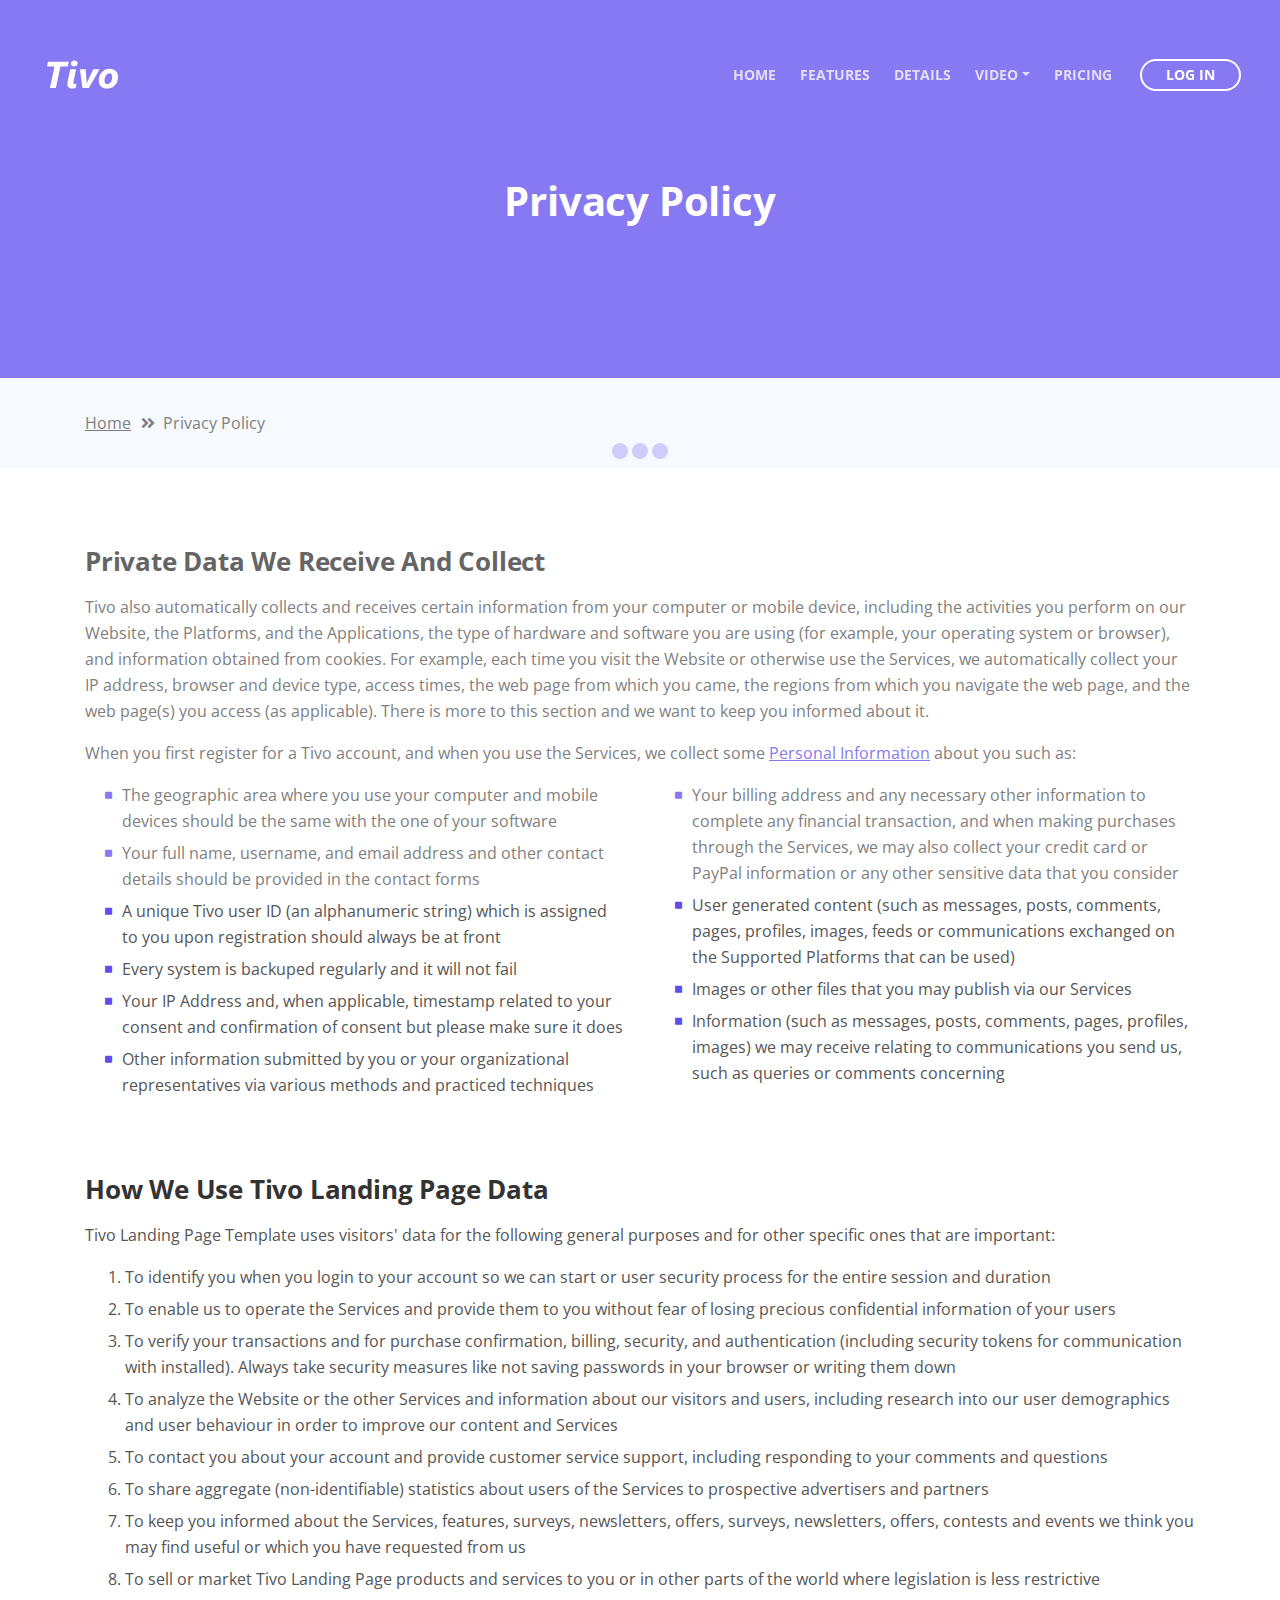
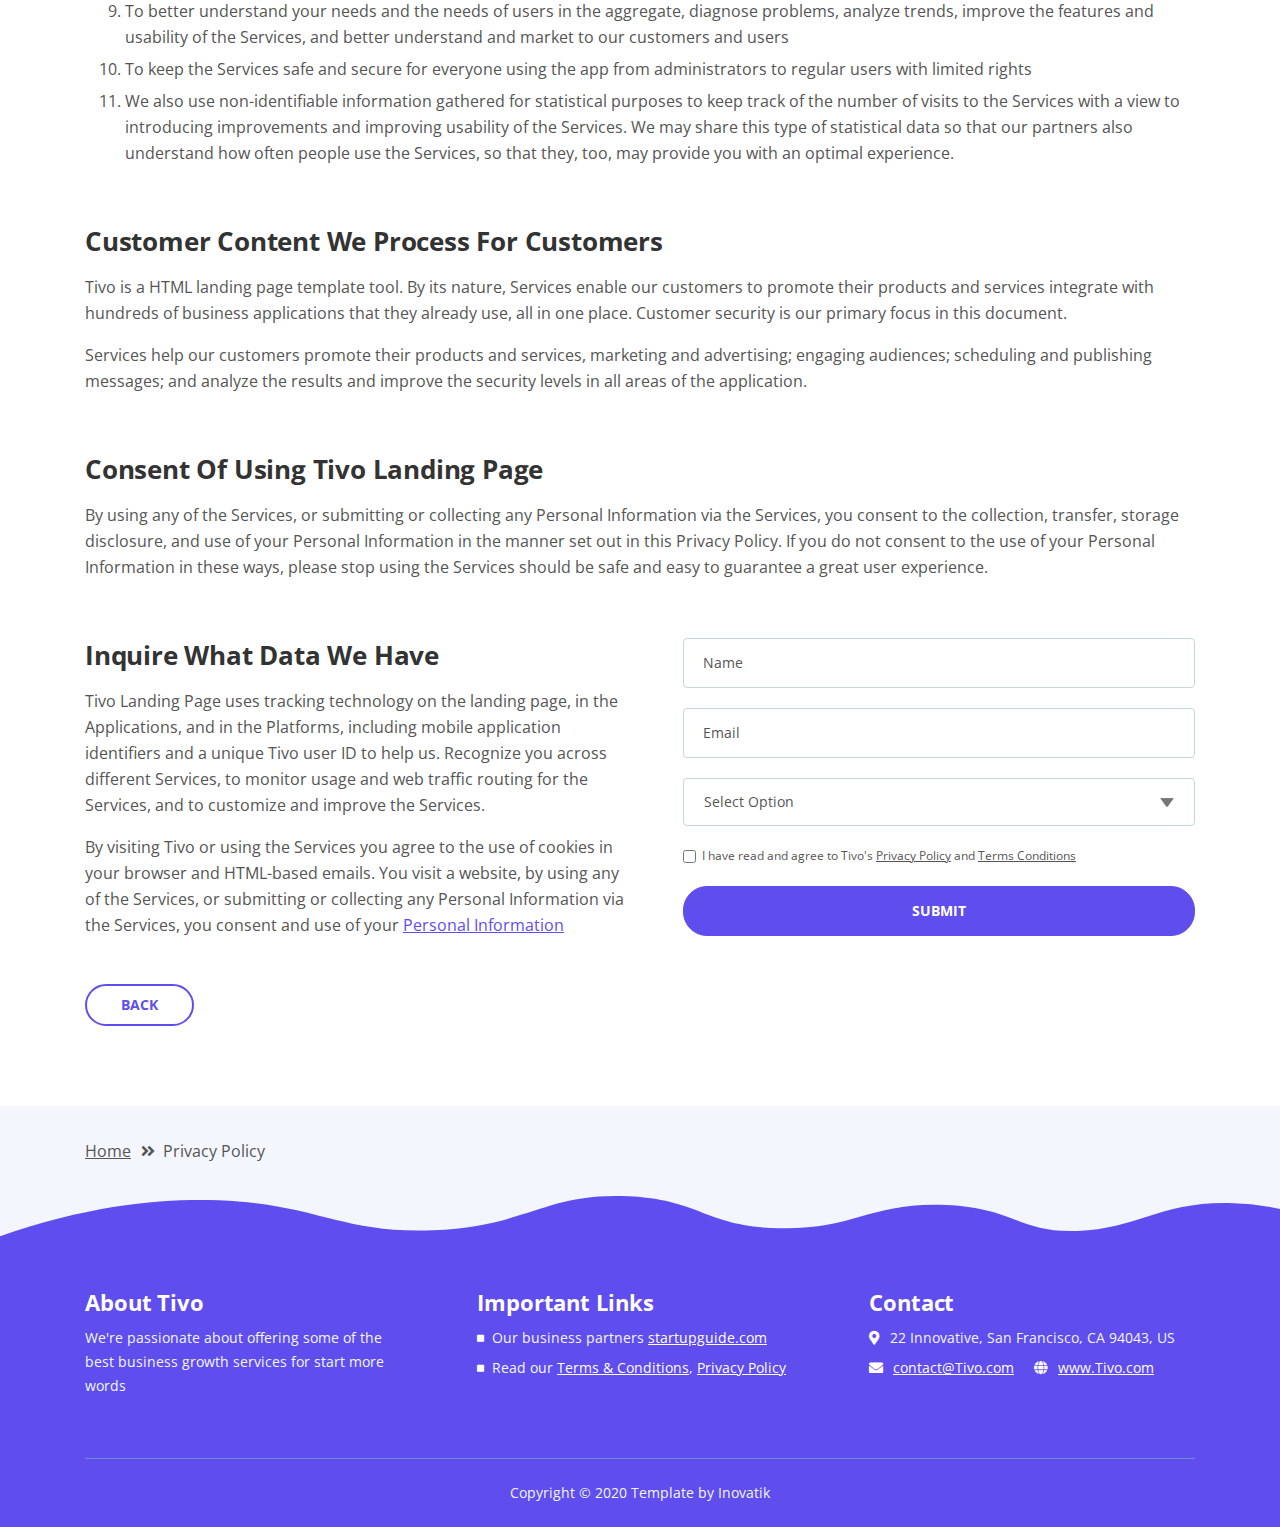
==== privacy-policy.html @ 54044699 "initial upload" ====
<!DOCTYPE html>
<html lang="en">
<head>
    <meta charset="utf-8">
    <meta name="viewport" content="width=device-width, initial-scale=1, shrink-to-fit=no">
    
    <!-- SEO Meta Tags -->
    <meta name="description" content="Tivo is a HTML landing page template built with Bootstrap to help you crate engaging presentations for SaaS apps and convert visitors into users.">
    <meta name="author" content="Inovatik">

    <!-- OG Meta Tags to improve the way the post looks when you share the page on LinkedIn, Facebook, Google+ -->
	<meta property="og:site_name" content="" /> <!-- website name -->
	<meta property="og:site" content="" /> <!-- website link -->
	<meta property="og:title" content=""/> <!-- title shown in the actual shared post -->
	<meta property="og:description" content="" /> <!-- description shown in the actual shared post -->
	<meta property="og:image" content="" /> <!-- image link, make sure it's jpg -->
	<meta property="og:url" content="" /> <!-- where do you want your post to link to -->
	<meta property="og:type" content="article" />

    <!-- Website Title -->
    <title>Privacy Policy - Tivo - SaaS App HTML Landing Page Template</title>
    
    <!-- Styles -->
    <link href="https://fonts.googleapis.com/css?family=Open+Sans:400,400i,700&display=swap&subset=latin-ext" rel="stylesheet">
    <link href="css/bootstrap.css" rel="stylesheet">
    <link href="css/fontawesome-all.css" rel="stylesheet">
    <link href="css/swiper.css" rel="stylesheet">
	<link href="css/magnific-popup.css" rel="stylesheet">
	<link href="css/styles.css" rel="stylesheet">
	
	<!-- Favicon  -->
    <link rel="icon" href="images/favicon.png">
</head>
<body data-spy="scroll" data-target=".fixed-top">
    
    <!-- Preloader -->
	<div class="spinner-wrapper">
        <div class="spinner">
            <div class="bounce1"></div>
            <div class="bounce2"></div>
            <div class="bounce3"></div>
        </div>
    </div>
    <!-- end of preloader -->
    

    <!-- Navigation -->
    <nav class="navbar navbar-expand-lg navbar-dark navbar-custom fixed-top">
        <div class="container">

            <!-- Text Logo - Use this if you don't have a graphic logo -->
            <!-- <a class="navbar-brand logo-text page-scroll" href="index.html">Tivo</a> -->

            <!-- Image Logo -->
            <a class="navbar-brand logo-image" href="index.html"><img src="images/logo.svg" alt="alternative"></a> 
            
            <!-- Mobile Menu Toggle Button -->
            <button class="navbar-toggler" type="button" data-toggle="collapse" data-target="#navbarsExampleDefault" aria-controls="navbarsExampleDefault" aria-expanded="false" aria-label="Toggle navigation">
                <span class="navbar-toggler-awesome fas fa-bars"></span>
                <span class="navbar-toggler-awesome fas fa-times"></span>
            </button>
            <!-- end of mobile menu toggle button -->

            <div class="collapse navbar-collapse" id="navbarsExampleDefault">
                <ul class="navbar-nav ml-auto">
                    <li class="nav-item">
                        <a class="nav-link page-scroll" href="index.html#header">HOME <span class="sr-only">(current)</span></a>
                    </li>
                    <li class="nav-item">
                        <a class="nav-link page-scroll" href="index.html#features">FEATURES</a>
                    </li>
                    <li class="nav-item">
                        <a class="nav-link page-scroll" href="index.html#details">DETAILS</a>
                    </li>

                    <!-- Dropdown Menu -->          
                    <li class="nav-item dropdown">
                        <a class="nav-link dropdown-toggle page-scroll" href="index.html#video" id="navbarDropdown" role="button" aria-haspopup="true" aria-expanded="false">VIDEO</a>
                        <div class="dropdown-menu" aria-labelledby="navbarDropdown">
                            <a class="dropdown-item" href="article-details.html"><span class="item-text">ARTICLE DETAILS</span></a>
                            <div class="dropdown-items-divide-hr"></div>
                            <a class="dropdown-item" href="terms-conditions.html"><span class="item-text">TERMS CONDITIONS</span></a>
                            <div class="dropdown-items-divide-hr"></div>
                            <a class="dropdown-item" href="privacy-policy.html"><span class="item-text">PRIVACY POLICY</span></a>
                        </div>
                    </li>
                    <!-- end of dropdown menu -->

                    <li class="nav-item">
                        <a class="nav-link page-scroll" href="index.html#pricing">PRICING</a>
                    </li>
                </ul>
                <span class="nav-item">
                    <a class="btn-outline-sm" href="log-in.html">LOG IN</a>
                </span>
            </div>
        </div> <!-- end of container -->
    </nav> <!-- end of navbar -->
    <!-- end of navigation -->


    <!-- Header -->
    <header id="header" class="ex-header">
        <div class="container">
            <div class="row">
                <div class="col-md-12">
                    <h1>Privacy Policy</h1>
                </div> <!-- end of col -->
            </div> <!-- end of row -->
        </div> <!-- end of container -->
    </header> <!-- end of ex-header -->
    <!-- end of header -->


    <!-- Breadcrumbs -->
    <div class="ex-basic-1">
        <div class="container">
            <div class="row">
                <div class="col-lg-12">
                    <div class="breadcrumbs">
                        <a href="index.html">Home</a><i class="fa fa-angle-double-right"></i><span>Privacy Policy</span>
                    </div> <!-- end of breadcrumbs -->
                </div> <!-- end of col -->
            </div> <!-- end of row -->
        </div> <!-- end of container -->
    </div> <!-- end of ex-basic-1 -->
    <!-- end of breadcrumbs -->


    <!-- Privacy Content -->
    <div class="ex-basic-2">
        <div class="container">
            <div class="row">
                <div class="col-lg-12">
                    <div class="text-container">
                        <h3>Private Data We Receive And Collect</h3>
                        <p>Tivo also automatically collects and receives certain information from your computer or mobile device, including the activities you perform on our Website, the Platforms, and the Applications, the type of hardware and software you are using (for example, your operating system or browser), and information obtained from cookies. For example, each time you visit the Website or otherwise use the Services, we automatically collect your IP address, browser and device type, access times, the web page from which you came, the regions from which you navigate the web page, and the web page(s) you access (as applicable). There is more to this section and we want to keep you informed about it.</p>
                        <p>When you first register for a Tivo account, and when you use the Services, we collect some <a class="blue" href="#your-link">Personal Information</a> about you such as:</p>
                        <div class="row">
                            <div class="col-md-6">
                                <ul class="list-unstyled li-space-lg indent">
                                    <li class="media">
                                        <i class="fas fa-square"></i>
                                        <div class="media-body">The geographic area where you use your computer and mobile devices should be the same with the one of your software</div>
                                    </li>
                                    <li class="media">
                                        <i class="fas fa-square"></i>
                                        <div class="media-body">Your full name, username, and email address and other contact details should be provided in the contact forms</div>
                                    </li>
                                    <li class="media">
                                        <i class="fas fa-square"></i>
                                        <div class="media-body">A unique Tivo user ID (an alphanumeric string) which is assigned to you upon registration should always be at front</div>
                                    </li>
                                    <li class="media">
                                        <i class="fas fa-square"></i>
                                        <div class="media-body">Every system is backuped regularly and it will not fail</div>
                                    </li>
                                    <li class="media">
                                        <i class="fas fa-square"></i>
                                        <div class="media-body">Your IP Address and, when applicable, timestamp related to your consent and confirmation of consent but please make sure it does</div>
                                    </li>
                                    <li class="media">
                                        <i class="fas fa-square"></i>
                                        <div class="media-body">Other information submitted by you or your organizational representatives via various methods and practiced techniques</div>
                                    </li>
                                </ul>
                            </div> <!-- end of col -->

                            <div class="col-md-6">
                                <ul class="list-unstyled li-space-lg indent">
                                    <li class="media">
                                        <i class="fas fa-square"></i>
                                        <div class="media-body">Your billing address and any necessary other information to complete any financial transaction, and when making purchases through the Services, we may also collect your credit card or PayPal information or any other sensitive data that you consider</div>
                                    </li>
                                    <li class="media">
                                        <i class="fas fa-square"></i>
                                        <div class="media-body">User generated content (such as messages, posts, comments, pages, profiles, images, feeds or communications exchanged on the Supported Platforms that can be used)</div>
                                    </li>
                                    <li class="media">
                                        <i class="fas fa-square"></i>
                                        <div class="media-body">Images or other files that you may publish via our Services</div>
                                    </li>
                                    <li class="media">
                                        <i class="fas fa-square"></i>
                                        <div class="media-body">Information (such as messages, posts, comments, pages, profiles, images) we may receive relating to communications you send us, such as queries or comments concerning</div>
                                    </li>
                                </ul>
                            </div> <!-- end of col -->
                        </div> <!-- end of row -->
                    </div> <!-- end of text-container-->
                    
                    <div class="text-container">
                        <h3>How We Use Tivo Landing Page Data</h3>
                        <p>Tivo Landing Page Template uses visitors' data for the following general purposes and for other specific ones that are important:</p>
                        <ol class="li-space-lg">
                            <li>To identify you when you login to your account so we can start or user security process for the entire session and duration</li>
                            <li>To enable us to operate the Services and provide them to you without fear of losing precious confidential information of your users</li>
                            <li>To verify your transactions and for purchase confirmation, billing, security, and authentication (including security tokens for communication with installed). Always take security measures like not saving passwords in your browser or writing them down</li>
                            <li>To analyze the Website or the other Services and information about our visitors and users, including research into our user demographics and user behaviour in order to improve our content and Services</li>
                            <li>To contact you about your account and provide customer service support, including responding to your comments and questions</li>
                            <li>To share aggregate (non-identifiable) statistics about users of the Services to prospective advertisers and partners</li>
                            <li>To keep you informed about the Services, features, surveys, newsletters, offers, surveys, newsletters, offers, contests and events we think you may find useful or which you have requested from us</li>
                            <li>To sell or market Tivo Landing Page products and services to you or in other parts of the world where legislation is less restrictive</li>
                            <li>To better understand your needs and the needs of users in the aggregate, diagnose problems, analyze trends, improve the features and usability of the Services, and better understand and market to our customers and users</li>
                            <li>To keep the Services safe and secure for everyone using the app from administrators to regular users with limited rights</li>
                            <li>We also use non-identifiable information gathered for statistical purposes to keep track of the number of visits to the Services with a view to introducing improvements and improving usability of the Services. We may share this type of statistical data so that our partners also understand how often people use the Services, so that they, too, may provide you with an optimal experience.</li>
                        </ol>
                    </div> <!-- end of text-container -->

                    <div class="text-container">
                        <h3>Customer Content We Process For Customers</h3>
                        <p>Tivo is a HTML landing page template tool. By its nature, Services enable our customers to promote their products and services integrate with hundreds of business applications that they already use, all in one place. Customer security is our primary focus in this document.</p>
                        <p>Services help our customers promote their products and services, marketing and advertising; engaging audiences; scheduling and publishing messages; and analyze the results and improve the security levels in all areas of the application.</p>
                    </div> <!-- end of text container -->

                    <div class="text-container">
                        <h3>Consent Of Using Tivo Landing Page</h3>
					    <p>By using any of the Services, or submitting or collecting any Personal Information via the Services, you consent to the collection, transfer, storage disclosure, and use of your Personal Information in the manner set out in this Privacy Policy. If you do not consent to the use of your Personal Information in these ways, please stop using the Services should be safe and easy to guarantee a great user experience.</p>
                    </div> <!-- end of text-container -->
                                       
                    <div class="row">
                        <div class="col-md-6">
                            <div class="text-container last">
                                <h3>Inquire What Data We Have</h3>
                                <p>Tivo Landing Page uses tracking technology on the landing page, in the Applications, and in the Platforms, including mobile application identifiers and a unique Tivo user ID to help us. Recognize you across different Services, to monitor usage and web traffic routing for the Services, and to customize and improve the Services.</p>
                                <p>By visiting Tivo or using the Services you agree to the use of cookies in your browser and HTML-based emails. You visit a website, by using any of the Services, or submitting or collecting any Personal Information via the Services, you consent and use of your <a class="blue" href="#your-link">Personal Information</a></p>
                            </div> <!-- end of text container -->
                        </div> <!-- end of col-->
                        <div class="col-md-6">

                            <!-- Privacy Form -->
                            <div class="form-container">
                                <form id="privacyForm" data-toggle="validator" data-focus="false">
                                    <div class="form-group">
                                        <input type="text" class="form-control-input" id="pname" required>
                                        <label class="label-control" for="pname">Name</label>
                                        <div class="help-block with-errors"></div>
                                    </div>
                                    <div class="form-group">
                                        <input type="email" class="form-control-input" id="pemail" required>
                                        <label class="label-control" for="pemail">Email</label>
                                        <div class="help-block with-errors"></div>
                                    </div>
                                    <div class="form-group">
                                        <select class="form-control-select" id="pselect" required>
                                            <option class="select-option" value="" disabled selected>Select Option</option>
                                            <option class="select-option" value="Delete data">Delete my data</option>
                                            <option class="select-option" value="Show me data">Show me my data</option>
                                        </select>
                                        <div class="help-block with-errors"></div>
                                    </div>
                                    <div class="form-group checkbox">
                                        <input type="checkbox" id="pterms" value="Agreed-to-Terms" required>I have read and agree to Tivo's <a href="privacy-policy.html">Privacy Policy</a> and <a href="terms-conditions.html">Terms Conditions</a>
                                        <div class="help-block with-errors"></div>
                                    </div>
                                    <div class="form-group">
                                        <button type="submit" class="form-control-submit-button">SUBMIT</button>
                                    </div>
                                    <div class="form-message">
                                        <div id="pmsgSubmit" class="h3 text-center hidden"></div>
                                    </div>
                                </form>
                            </div> <!-- end of form container -->
                            <!-- end of privacy form -->

                        </div> <!-- end of col--> 
                    </div> <!-- end of row -->
                    <a class="btn-outline-reg" href="index.html">BACK</a>
                </div> <!-- end of col-->
            </div> <!-- end of row -->
        </div> <!-- end of container -->
    </div> <!-- end of ex-basic-2 -->
    <!-- end of privacy content -->


    <!-- Breadcrumbs -->
    <div class="ex-basic-1">
        <div class="container">
            <div class="row">
                <div class="col-lg-12">
                    <div class="breadcrumbs">
                        <a href="index.html">Home</a><i class="fa fa-angle-double-right"></i><span>Privacy Policy</span>
                    </div> <!-- end of breadcrumbs -->
                </div> <!-- end of col -->
            </div> <!-- end of row -->
        </div> <!-- end of container -->
    </div> <!-- end of ex-basic-1 -->
    <!-- end of breadcrumbs -->

    
    <!-- Footer -->
    <svg class="ex-footer-frame" data-name="Layer 2" xmlns="http://www.w3.org/2000/svg" preserveAspectRatio="none" viewBox="0 0 1920 79"><defs><style>.cls-2{fill:#5f4def;}</style></defs><title>footer-frame</title><path class="cls-2" d="M0,72.427C143,12.138,255.5,4.577,328.644,7.943c147.721,6.8,183.881,60.242,320.83,53.737,143-6.793,167.826-68.128,293-60.9,109.095,6.3,115.68,54.364,225.251,57.319,113.58,3.064,138.8-47.711,251.189-41.8,104.012,5.474,109.713,50.4,197.369,46.572,89.549-3.91,124.375-52.563,227.622-50.155A338.646,338.646,0,0,1,1920,23.467V79.75H0V72.427Z" transform="translate(0 -0.188)"/></svg>
    <div class="footer">
        <div class="container">
            <div class="row">
                <div class="col-md-4">
                    <div class="footer-col first">
                        <h4>About Tivo</h4>
                        <p class="p-small">We're passionate about offering some of the best business growth services for start more words</p>
                    </div>
                </div> <!-- end of col -->
                <div class="col-md-4">
                    <div class="footer-col middle">
                        <h4>Important Links</h4>
                        <ul class="list-unstyled li-space-lg p-small">
                            <li class="media">
                                <i class="fas fa-square"></i>
                                <div class="media-body">Our business partners <a class="white" href="#your-link">startupguide.com</a></div>
                            </li>
                            <li class="media">
                                <i class="fas fa-square"></i>
                                <div class="media-body">Read our <a class="white" href="terms-conditions.html">Terms & Conditions</a>, <a class="white" href="privacy-policy.html">Privacy Policy</a></div>
                            </li>
                        </ul>
                    </div>
                </div> <!-- end of col -->
                <div class="col-md-4">
                    <div class="footer-col last">
                        <h4>Contact</h4>
                        <ul class="list-unstyled li-space-lg p-small">
                            <li class="media">
                                <i class="fas fa-map-marker-alt"></i>
                                <div class="media-body">22 Innovative, San Francisco, CA 94043, US</div>
                            </li>
                            <li class="media">
                                <i class="fas fa-envelope"></i>
                                <div class="media-body"><a class="white" href="mailto:contact@Tivo.com">contact@Tivo.com</a> <i class="fas fa-globe"></i><a class="white" href="#your-link">www.Tivo.com</a></div>
                            </li>
                        </ul>
                    </div> 
                </div> <!-- end of col -->
            </div> <!-- end of row -->
        </div> <!-- end of container -->
    </div> <!-- end of footer -->  
    <!-- end of footer -->


    <!-- Copyright -->
    <div class="copyright">
        <div class="container">
            <div class="row">
                <div class="col-lg-12">
                    <p class="p-small">Copyright © 2020 <a href="https://inovatik.com">Template by Inovatik</a></p>
                </div> <!-- end of col -->
            </div> <!-- enf of row -->
        </div> <!-- end of container -->
    </div> <!-- end of copyright --> 
    <!-- end of copyright -->
    
    	
    <!-- Scripts -->
    <script src="js/jquery.min.js"></script> <!-- jQuery for Bootstrap's JavaScript plugins -->
    <script src="js/popper.min.js"></script> <!-- Popper tooltip library for Bootstrap -->
    <script src="js/bootstrap.min.js"></script> <!-- Bootstrap framework -->
    <script src="js/jquery.easing.min.js"></script> <!-- jQuery Easing for smooth scrolling between anchors -->
    <script src="js/swiper.min.js"></script> <!-- Swiper for image and text sliders -->
    <script src="js/jquery.magnific-popup.js"></script> <!-- Magnific Popup for lightboxes -->
    <script src="js/validator.min.js"></script> <!-- Validator.js - Bootstrap plugin that validates forms -->
    <script src="js/scripts.js"></script> <!-- Custom scripts -->
</body>
</html>
---- css/styles.css ----
/* Template: Tivo - SaaS App HTML Landing Page Template
   Author: Inovatik
   Created: Sep 2019
   Description: Master CSS file
*/

/*****************************************
Table Of Contents:

01. General Styles
02. Preloader
03. Navigation
04. Header
05. Customers
06. Description
07. Features
08. Features Lightboxes
09. Details
10. Video
11. Pricing
12. Testimonials
13. Newsletter
14. Footer
15. Copyright
16. Back To Top Button
17. Extra Pages
18. Sign Up and Log In Pages
19. Media Queries
******************************************/

/*****************************************
Colors:
- Backgrounds, buttons, bullets, icons - blue #5f4dee
- Backgrounds, light button, light body text - light gray #f3f7fd
- Headings text - black #333
- Body text - dark gray #555
******************************************/


/******************************/
/*     01. General Styles     */
/******************************/
body,
html {
    width: 100%;
	height: 100%;
}

body, p {
	color: #555; 
	font: 400 1rem/1.625rem "Open Sans", sans-serif;;
}

.p-large {
	font: 400 1.125rem/1.75rem "Open Sans", sans-serif;
}

.p-small {
	font: 400 0.875rem/1.5rem "Open Sans", sans-serif;
}

h1 {
	color: #333;
	font: 700 2.5rem/3.125rem "Open Sans", sans-serif;
	letter-spacing: -0.2px;
}

h2 {
	color: #333;
	font: 700 2rem/2.625rem "Open Sans", sans-serif;
	letter-spacing: -0.2px;
}

h3 {
	color: #333;
	font: 700 1.625rem/2.125rem "Open Sans", sans-serif;
	letter-spacing: -0.2px;
}

h4 {
	color: #333;
	font: 700 1.375rem/1.75rem "Open Sans", sans-serif;
	letter-spacing: -0.1px;
}

h5 {
	color: #333;
	font: 700 1.125rem/1.5rem "Open Sans", sans-serif;
	letter-spacing: -0.1px;
}

h6 {
	color: #333;
	font: 700 1rem/1.375rem "Open Sans", sans-serif;
	letter-spacing: -0.1px;
}

.above-heading {
	color: #5f4dee;
	font: 700 0.75rem/0.875rem "Open Sans", sans-serif;
	text-align: center;
}

.p-heading {
	margin-bottom: 3.25rem;
}

.testimonial-text {
	font: italic 400 1rem/1.625rem "Open Sans", sans-serif;
}

.testimonial-author {
	font: 700 1rem/1.625rem "Open Sans", sans-serif;
	letter-spacing: -0.1px;
}

.li-space-lg li {
	margin-bottom: 0.375rem;
}

.indent {
	padding-left: 1.25rem;
}

a {
	color: #555;
	text-decoration: underline;
}

a:hover {
	color: #555;
	text-decoration: underline;
}

a.white {
	color: #fff;
}

.decorative-line {
	display: block;
	width: 5rem;
	height: 0.5rem;
	margin-right: auto;
	margin-left: auto;
}

.blue {
	color: #5f4dee;
}

.btn-solid-reg {
	display: inline-block;
	padding: 1.1875rem 2.125rem 1.1875rem 2.125rem;
	border: 0.125rem solid #5f4dee;
	border-radius: 2rem;
	background-color: #5f4dee;
	color: #fff;
	font: 700 0.875rem/0 "Open Sans", sans-serif;
	text-decoration: none;
	transition: all 0.2s;
}

.btn-solid-reg:hover {
	background-color: transparent;
	color: #5f4dee;
	text-decoration: none;
}

.btn-solid-lg {
	display: inline-block;
	padding: 1.375rem 2.625rem 1.375rem 2.625rem;
	border: 0.125rem solid #5f4dee;
	border-radius: 2rem;
	background-color: #5f4dee;
	color: #fff;
	font: 700 0.875rem/0 "Open Sans", sans-serif;
	text-decoration: none;
	transition: all 0.2s;
}

.btn-solid-lg:hover {
	background-color: transparent;
	color: #5f4dee;
	text-decoration: none;
}

.btn-outline-reg {
	display: inline-block;
	padding: 1.1875rem 2.125rem 1.1875rem 2.125rem;
	border: 0.125rem solid #5f4dee;
	border-radius: 2rem;
	background-color: transparent;
	color: #5f4dee;
	font: 700 0.875rem/0 "Open Sans", sans-serif;
	text-decoration: none;
	transition: all 0.2s;
}

.btn-outline-reg:hover {
	background-color: #5f4dee;
	color: #fff;
	text-decoration: none;
}

.btn-outline-lg {
	display: inline-block;
	padding: 1.375rem 2.625rem 1.375rem 2.625rem;
	border: 0.125rem solid #5f4dee;
	border-radius: 2rem;
	background-color: transparent;
	color: #5f4dee;
	font: 700 0.875rem/0 "Open Sans", sans-serif;
	text-decoration: none;
	transition: all 0.2s;
}

.btn-outline-lg:hover {
	background-color: #5f4dee;
	color: #fff;
	text-decoration: none;
}

.btn-outline-sm {
	display: inline-block;
	padding: 0.875rem 1.5rem 0.875rem 1.5rem;
	border: 0.125rem solid #5f4dee;
	border-radius: 2rem;
	background-color: transparent;
	color: #5f4dee;
	font: 700 0.875rem/0 "Open Sans", sans-serif;
	text-decoration: none;
	transition: all 0.2s;
}

.btn-outline-sm:hover {
	background-color: #5f4dee;
	color: #fff;
	text-decoration: none;
}

.form-group {
	position: relative;
	margin-bottom: 1.25rem;
}

.form-group.has-error.has-danger {
	margin-bottom: 0.625rem;
}

.form-group.has-error.has-danger .help-block.with-errors ul {
	margin-top: 0.375rem;
}

.label-control {
	position: absolute;
	top: 0.87rem;
	left: 1.25rem;
	color: #555;
	opacity: 1;
	font: 400 0.875rem/1.375rem "Open Sans", sans-serif;
	cursor: text;
	transition: all 0.2s ease;
}

/* IE10+ hack to solve lower label text position compared to the rest of the browsers */
@media screen and (-ms-high-contrast: active), screen and (-ms-high-contrast: none) {  
	.label-control {
		top: 0.9375rem;
	}
}

.form-control-input:focus + .label-control,
.form-control-input.notEmpty + .label-control,
.form-control-textarea:focus + .label-control,
.form-control-textarea.notEmpty + .label-control {
	top: 0.125rem;
	opacity: 1;
	font-size: 0.75rem;
	font-weight: 700;
}

.form-control-input,
.form-control-select {
	display: block; /* needed for proper display of the label in Firefox, IE, Edge */
	width: 100%;
	padding-top: 1.0625rem;
	padding-bottom: 0.0625rem;
	padding-left: 1.25rem;
	border: 1px solid #c4d8dc;
	border-radius: 0.25rem;
	background-color: #fff;
	color: #555;
	font: 400 0.875rem/1.875rem "Open Sans", sans-serif;
	transition: all 0.2s;
	-webkit-appearance: none; /* removes inner shadow on form inputs on ios safari */
}

.form-control-select {
	padding-top: 0.5rem;
	padding-bottom: 0.5rem;
	height: 3rem;
}

/* IE10+ hack to solve lower label text position compared to the rest of the browsers */
@media screen and (-ms-high-contrast: active), screen and (-ms-high-contrast: none) {  
	.form-control-input {
		padding-top: 1.25rem;
		padding-bottom: 0.75rem;
		line-height: 1.75rem;
	}

	.form-control-select {
		padding-top: 0.875rem;
		padding-bottom: 0.75rem;
		height: 3.125rem;
		line-height: 2.125rem;
	}
}

select {
    /* you should keep these first rules in place to maintain cross-browser behavior */
    -webkit-appearance: none;
	-moz-appearance: none;
	-ms-appearance: none;
    -o-appearance: none;
    appearance: none;
    background-image: url('../images/down-arrow.png');
    background-position: 96% 50%;
    background-repeat: no-repeat;
    outline: none;
}

select::-ms-expand {
    display: none; /* removes the ugly default down arrow on select form field in IE11 */
}

.form-control-textarea {
	display: block; /* used to eliminate a bottom gap difference between Chrome and IE/FF */
	width: 100%;
	height: 8rem; /* used instead of html rows to normalize height between Chrome and IE/FF */
	padding-top: 1.25rem;
	padding-left: 1.3125rem;
	border: 1px solid #c4d8dc;
	border-radius: 0.25rem;
	background-color: #fff;
	color: #555;
	font: 400 0.875rem/1.75rem "Open Sans", sans-serif;
	transition: all 0.2s;
}

.form-control-input:focus,
.form-control-select:focus,
.form-control-textarea:focus {
	border: 1px solid #a1a1a1;
	outline: none; /* Removes blue border on focus */
}

.form-control-input:hover,
.form-control-select:hover,
.form-control-textarea:hover {
	border: 1px solid #a1a1a1;
}

.checkbox {
	font: 400 0.75rem/1.25rem "Open Sans", sans-serif;
}

input[type='checkbox'] {
	vertical-align: -15%;
	margin-right: 0.375rem;
}

/* IE10+ hack to raise checkbox field position compared to the rest of the browsers */
@media screen and (-ms-high-contrast: active), screen and (-ms-high-contrast: none) {  
	input[type='checkbox'] {
		vertical-align: -9%;
	}
}

.form-control-submit-button {
	display: inline-block;
	width: 100%;
	height: 3.125rem;
	border: 1px solid #5f4dee;
	border-radius: 1.5rem;
	background-color: #5f4dee;
	color: #fff;
	font: 700 0.875rem/0 "Open Sans", sans-serif;
	cursor: pointer;
	transition: all 0.2s;
}

.form-control-submit-button:hover {
	background-color: transparent;
	color: #5f4dee;
}

/* Form Success And Error Message Formatting */
#smsgSubmit.h3.text-center.tada.animated,
#lmsgSubmit.h3.text-center.tada.animated,
#nmsgSubmit.h3.text-center.tada.animated,
#pmsgSubmit.h3.text-center.tada.animated,
#smsgSubmit.h3.text-center,
#lmsgSubmit.h3.text-center,
#nmsgSubmit.h3.text-center,
#pmsgSubmit.h3.text-center {
	display: block;
	margin-bottom: 0;
	color: #555;
	font-size: 1.125rem;
	line-height: 1rem;
}

.help-block.with-errors .list-unstyled {
	color: #555;
	font-size: 0.75rem;
	line-height: 1.125rem;
	text-align: left;
}

.help-block.with-errors ul {
	margin-bottom: 0;
}
/* end of form success and error message formatting */

/* Form Success And Error Message Animation - Animate.css */
@-webkit-keyframes tada {
	from {
		-webkit-transform: scale3d(1, 1, 1);
		-ms-transform: scale3d(1, 1, 1);
		transform: scale3d(1, 1, 1);
	}
	10%, 20% {
		-webkit-transform: scale3d(.9, .9, .9) rotate3d(0, 0, 1, -3deg);
		-ms-transform: scale3d(.9, .9, .9) rotate3d(0, 0, 1, -3deg);
		transform: scale3d(.9, .9, .9) rotate3d(0, 0, 1, -3deg);
	}
	30%, 50%, 70%, 90% {
		-webkit-transform: scale3d(1.1, 1.1, 1.1) rotate3d(0, 0, 1, 3deg);
		-ms-transform: scale3d(1.1, 1.1, 1.1) rotate3d(0, 0, 1, 3deg);
		transform: scale3d(1.1, 1.1, 1.1) rotate3d(0, 0, 1, 3deg);
	}
	40%, 60%, 80% {
		-webkit-transform: scale3d(1.1, 1.1, 1.1) rotate3d(0, 0, 1, -3deg);
		-ms-transform: scale3d(1.1, 1.1, 1.1) rotate3d(0, 0, 1, -3deg);
		transform: scale3d(1.1, 1.1, 1.1) rotate3d(0, 0, 1, -3deg);
	}
	to {
		-webkit-transform: scale3d(1, 1, 1);
		-ms-transform: scale3d(1, 1, 1);
		transform: scale3d(1, 1, 1);
	}
}

@keyframes tada {
	from {
		-webkit-transform: scale3d(1, 1, 1);
		-ms-transform: scale3d(1, 1, 1);
		transform: scale3d(1, 1, 1);
	}
	10%, 20% {
		-webkit-transform: scale3d(.9, .9, .9) rotate3d(0, 0, 1, -3deg);
		-ms-transform: scale3d(.9, .9, .9) rotate3d(0, 0, 1, -3deg);
		transform: scale3d(.9, .9, .9) rotate3d(0, 0, 1, -3deg);
	}
	30%, 50%, 70%, 90% {
		-webkit-transform: scale3d(1.1, 1.1, 1.1) rotate3d(0, 0, 1, 3deg);
		-ms-transform: scale3d(1.1, 1.1, 1.1) rotate3d(0, 0, 1, 3deg);
		transform: scale3d(1.1, 1.1, 1.1) rotate3d(0, 0, 1, 3deg);
	}
	40%, 60%, 80% {
		-webkit-transform: scale3d(1.1, 1.1, 1.1) rotate3d(0, 0, 1, -3deg);
		-ms-transform: scale3d(1.1, 1.1, 1.1) rotate3d(0, 0, 1, -3deg);
		transform: scale3d(1.1, 1.1, 1.1) rotate3d(0, 0, 1, -3deg);
	}
	to {
		-webkit-transform: scale3d(1, 1, 1);
		-ms-transform: scale3d(1, 1, 1);
		transform: scale3d(1, 1, 1);
	}
}

.tada {
	-webkit-animation-name: tada;
	animation-name: tada;
}

.animated {
	-webkit-animation-duration: 1s;
	animation-duration: 1s;
	-webkit-animation-fill-mode: both;
	animation-fill-mode: both;
}
/* end of form success and error message animation - Animate.css */

/* Fade-move Animation For Details Lightbox - Magnific Popup */
/* at start */
.my-mfp-slide-bottom .zoom-anim-dialog {
	opacity: 0;
	transition: all 0.2s ease-out;
	-webkit-transform: translateY(-1.25rem) perspective(37.5rem) rotateX(10deg);
	-ms-transform: translateY(-1.25rem) perspective(37.5rem) rotateX(10deg);
	transform: translateY(-1.25rem) perspective(37.5rem) rotateX(10deg);
}

/* animate in */
.my-mfp-slide-bottom.mfp-ready .zoom-anim-dialog {
	opacity: 1;
	-webkit-transform: translateY(0) perspective(37.5rem) rotateX(0); 
	-ms-transform: translateY(0) perspective(37.5rem) rotateX(0); 
	transform: translateY(0) perspective(37.5rem) rotateX(0); 
}

/* animate out */
.my-mfp-slide-bottom.mfp-removing .zoom-anim-dialog {
	opacity: 0;
	-webkit-transform: translateY(-0.625rem) perspective(37.5rem) rotateX(10deg); 
	-ms-transform: translateY(-0.625rem) perspective(37.5rem) rotateX(10deg); 
	transform: translateY(-0.625rem) perspective(37.5rem) rotateX(10deg); 
}

/* dark overlay, start state */
.my-mfp-slide-bottom.mfp-bg {
	opacity: 0;
	transition: opacity 0.2s ease-out;
}

/* animate in */
.my-mfp-slide-bottom.mfp-ready.mfp-bg {
	opacity: 0.8;
}
/* animate out */
.my-mfp-slide-bottom.mfp-removing.mfp-bg {
	opacity: 0;
}
/* end of fade-move animation for details lightbox - magnific popup */

/* Fade Animation For Image Lightbox - Magnific Popup */
@-webkit-keyframes fadeIn {
	from {
		opacity: 0;
	}
	to {
		opacity: 1;
	}
}

@keyframes fadeIn {
	from {
		opacity: 0;
	}
	to {
		opacity: 1;
	}
}

.fadeIn {
	-webkit-animation: fadeIn 0.6s;
	animation: fadeIn 0.6s;
}

@-webkit-keyframes fadeOut {
	from {
		opacity: 1;
	}
	to {
		opacity: 0;
	}
}

@keyframes fadeOut {
	from {
		opacity: 1;
	}
	to {
		opacity: 0;
	}
}

.fadeOut {
	-webkit-animation: fadeOut 0.8s;
	animation: fadeOut 0.8s;
}
/* end of fade animation for image lightbox - magnific popup */


/*************************/
/*     02. Preloader     */
/*************************/
.spinner-wrapper {
	position: fixed;
	z-index: 999999;
	top: 0;
	right: 0;
	bottom: 0;
	left: 0;
	background: #fff;
}

.spinner {
	position: absolute;
	top: 50%; /* centers the loading animation vertically one the screen */
	left: 50%; /* centers the loading animation horizontally one the screen */
	width: 3.75rem;
	height: 1.25rem;
	margin: -0.625rem 0 0 -1.875rem; /* is width and height divided by two */ 
	text-align: center;
}

.spinner > div {
	display: inline-block;
	width: 1rem;
	height: 1rem;
	border-radius: 100%;
	background-color: #5f4dee;
	-webkit-animation: sk-bouncedelay 1.4s infinite ease-in-out both;
	animation: sk-bouncedelay 1.4s infinite ease-in-out both;
}

.spinner .bounce1 {
	-webkit-animation-delay: -0.32s;
	animation-delay: -0.32s;
}

.spinner .bounce2 {
	-webkit-animation-delay: -0.16s;
	animation-delay: -0.16s;
}

@-webkit-keyframes sk-bouncedelay {
	0%, 80%, 100% { -webkit-transform: scale(0); }
	40% { -webkit-transform: scale(1.0); }
}

@keyframes sk-bouncedelay {
	0%, 80%, 100% { 
		-webkit-transform: scale(0);
		-ms-transform: scale(0);
		transform: scale(0);
	} 40% { 
		-webkit-transform: scale(1.0);
		-ms-transform: scale(1.0);
		transform: scale(1.0);
	}
}


/**************************/
/*     03. Navigation     */
/**************************/
.navbar-custom {
	background-color: #5f4dee;
	box-shadow: 0 0.0625rem 0.375rem 0 rgba(0, 0, 0, 0.1);
	font: 700 0.875rem/0.875rem "Open Sans", sans-serif;
	transition: all 0.2s;
}

.navbar-custom .container {
	max-width: 87.5rem;
}

.navbar-custom .navbar-brand.logo-image img {
    width: 4.4375rem;
	height: 4.4375rem;
}

.navbar-custom .navbar-brand.logo-text {
	font: 700 2rem/1.5rem "Open Sans", sans-serif;
	color: #fff;;
	text-decoration: none;
}

.navbar-custom .navbar-nav {
	margin-top: 0.75rem;
	margin-bottom: 0.5rem;
}

.navbar-custom .nav-item .nav-link {
	padding: 0.625rem 0.75rem 0.625rem 0.75rem;
	color: #f7f5f5;
	opacity: 0.8;
	text-decoration: none;
	transition: all 0.2s ease;
}

.navbar-custom .nav-item .nav-link:hover,
.navbar-custom .nav-item .nav-link.active {
	color: #fff;
	opacity: 1;
}

/* Dropdown Menu */
.navbar-custom .dropdown:hover > .dropdown-menu {
	display: block; /* this makes the dropdown menu stay open while hovering it */
	min-width: auto;
	animation: fadeDropdown 0.2s; /* required for the fade animation */
}

@keyframes fadeDropdown {
    0% {
        opacity: 0;
    }

    100% {
        opacity: 1;
    }
}

.navbar-custom .dropdown-toggle:focus { /* removes dropdown outline on focus */
	outline: 0;
}

.navbar-custom .dropdown-menu {
	margin-top: 0;
	border: none;
	border-radius: 0.25rem;
	background-color: #5f4dee;
}

.navbar-custom .dropdown-item {
	color: #f7f5f5;
	opacity: 0.8;
	font: 700 0.875rem/0.875rem "Open Sans", sans-serif;
	text-decoration: none;
}

.navbar-custom .dropdown-item:hover {
	background-color: #5f4dee;
	color: #fff;
	opacity: 1;
}

.navbar-custom .dropdown-items-divide-hr {
	width: 100%;
	height: 1px;
	margin: 0.75rem auto 0.725rem auto;
	border: none;
	background-color: #c4d8dc;
	opacity: 0.2;
}
/* end of dropdown menu */

.navbar-custom .nav-item .btn-outline-sm {
	margin-top: 0.25rem;
	margin-bottom: 1.375rem;
	margin-left: 0.5rem;
	border: 0.125rem solid #fff;
	color: #fff;
}

.navbar-custom .nav-item .btn-outline-sm:hover {
	background-color: #fff;
	color: #5f4dee;
}

.navbar-custom .navbar-toggler {
	padding: 0;
	border: none;
	color: #fff;
	font-size: 2rem;
}

.navbar-custom button[aria-expanded='false'] .navbar-toggler-awesome.fas.fa-times{
	display: none;
}

.navbar-custom button[aria-expanded='false'] .navbar-toggler-awesome.fas.fa-bars{
	display: inline-block;
}

.navbar-custom button[aria-expanded='true'] .navbar-toggler-awesome.fas.fa-bars{
	display: none;
}

.navbar-custom button[aria-expanded='true'] .navbar-toggler-awesome.fas.fa-times{
	display: inline-block;
	margin-right: 0.125rem;
}


/*********************/
/*    04. Header     */
/*********************/
.header {
	background-color: #5f4dee;
}

.header .header-content {
	padding-top: 8rem;
	padding-bottom: 4rem;
	text-align: center;
}

.header .text-container {
	margin-bottom: 3rem;
}

.header h1 {
	margin-bottom: 1rem;
	color: #fff;
	font-size: 2.5rem;
	line-height: 3rem;
}

.header .p-large {
	margin-bottom: 2rem;
	color: #f3f7fd;
}

.header .btn-solid-lg {
	margin-right: 0.5rem;
	margin-bottom: 1.125rem;
	margin-left: 0.5rem;
	border-color: #f3f7fd;
	background-color: #f3f7fd;
	color: #5f4dee;
}

.header .btn-solid-lg:hover {
	background: transparent;
	color: #f3f7fd;
}

.header .btn-outline-lg {
	border-color: #f3f7fd;
	color: #f3f7fd;
}

.header .btn-outline-lg:hover {
	background-color: #f3f7fd;
	color: #5f4dee;
}

.header-frame {
	margin-top: -1px; /* To remove white margin in FF */
	width: 100%;
	height: 2.25rem;
}


/*************************/
/*     05. Customers     */
/*************************/
.slider-1 {
	padding-top: 5rem;
	padding-bottom: 3.25rem;
}

.slider-1 .slider-container {
	text-align: center;
}


/***************************/
/*     06. Description     */
/***************************/
.cards-1 {
	padding-top: 3.25rem;
	padding-bottom: 3rem;
	text-align: center;
}

.cards-1 .h2-heading {
	margin-bottom: 3.5rem;
}

.cards-1 .card {
	max-width: 21rem;
	margin-right: auto;
	margin-bottom: 3.5rem;
	margin-left: auto;
	padding: 0;
	border: none;
}

.cards-1 .card-image {
	max-width: 16rem;
	margin-right: auto;
	margin-bottom: 2rem;
	margin-left: auto;
}

.cards-1 .card-title {
	margin-bottom: 0.5rem;
}

.cards-1 .card-body {
	padding: 0;
}


/************************/
/*     07. Features     */
/************************/
.tabs {
	padding-top: 8rem;
	padding-bottom: 8.125rem;
	background-color: #f3f7fd;
}

.tabs .h2-heading,
.tabs .p-heading {
	text-align: center;
}

.tabs .nav-tabs {
	display: block;
	margin-bottom: 2.25rem;
	border-bottom: none;
}

.tabs .nav-link {
	padding: 0.375rem 1rem 0.375rem 1rem;
	border: none;
	color: #86929b;
	font-weight: 700;
	font-size: 1.25rem;
	line-height: 1.75rem;
	text-align: center;
	text-decoration: none;
	transition: all 0.2s ease;
}

.tabs .nav-link:hover,
.tabs .nav-link.active {
	background: transparent;
	color: #5f4dee;
}

.tabs .nav-link .fas {
	margin-right: 0.625rem;
}

.tabs .image-container {
	margin-bottom: 2.75rem;
}

.tabs .list-unstyled .fas {
	color: #5f4dee;
	font-size: 0.5rem;
	line-height: 1.625rem;
}

.tabs .list-unstyled .media-body {
	margin-left: 0.625rem;
}

.tabs #tab-1 h3 {
	margin-bottom: 0.75rem;
}

.tabs #tab-1 .list-unstyled {
	margin-bottom: 1.5rem;
}

.tabs #tab-2 h3 {
	margin-bottom: 0.75rem;
}

.tabs #tab-2 .list-unstyled {
	margin-bottom: 1.5rem;
}

.tabs #tab-3 h3 {
	margin-bottom: 0.75rem;
}

.tabs #tab-3 .list-unstyled {
	margin-bottom: 1.5rem;
}


/***********************************/
/*     08. Features Lightboxes     */
/***********************************/
.lightbox-basic {
	margin: 2.5rem auto;
	padding: 2rem 1.5rem 2rem 1.5rem;
	border-radius: 0.25rem;
	background: #fff;
	text-align: left;
}

.lightbox-basic .container {
	padding-right: 0;
	padding-left: 0;
}

.lightbox-basic .image-container {
	max-width: 33.75rem;
	margin-right: auto;
	margin-bottom: 3rem;
	margin-left: auto;
}

.lightbox-basic h3 {
	margin-bottom: 0.5rem;
}

.lightbox-basic hr {
	width: 2.5rem;
	height: 0.125rem;
	margin-top: 0;
	margin-bottom: 0.875rem;
	margin-left: 0;
	border: 0;
	background-color: #5f4dee;
	text-align: left;
}

.lightbox-basic h4 {
	margin-bottom: 1rem;
}

.lightbox-basic .list-unstyled .fas {
	color:#5f4dee;
	font-size: 0.5rem;
	line-height: 1.625rem;
}

.lightbox-basic .list-unstyled .media-body {
	margin-left: 0.625rem;
}

.lightbox-basic .btn-outline-reg,
.lightbox-basic .btn-solid-reg {
	margin-top: 0.75rem;
}

/* Signup Button */
.lightbox-basic .btn-solid-reg.mfp-close {
	position: relative;
	width: auto;
	height: auto;
	color: #fff;
	opacity: 1;
}

.lightbox-basic .btn-solid-reg.mfp-close:hover {
	color: #5f4dee;
}
/* end of signup Button */

/* Back Button */
.lightbox-basic a.mfp-close.as-button {
	position: relative;
	width: auto;
	height: auto;
	margin-left: 0.375rem;
	color: #5f4dee;
	opacity: 1;
}

.lightbox-basic a.mfp-close.as-button:hover {
	color: #fff;
}
/* end of back button */

.lightbox-basic button.mfp-close.x-button {
	position: absolute;
	top: -0.125rem;
	right: -0.125rem;
	width: 2.75rem;
	height: 2.75rem;
	color: #707984;
}


/***********************/
/*     09. Details     */
/***********************/
.basic-1 {
	padding-top: 7.5rem;
	padding-bottom: 8rem;
}

.basic-1 .text-container {
	margin-bottom: 3.75rem;
}

.basic-1 .list-unstyled {
	margin-bottom: 1.375rem;
}

.basic-1 .list-unstyled .fas {
	color: #5f4dee;
	font-size: 0.5rem;
	line-height: 1.625rem;
}

.basic-1 .list-unstyled .media-body {
	margin-left: 0.625rem;
}


/*********************/
/*     10. Video     */
/*********************/
.basic-2 {
	padding-top: 8rem;
	padding-bottom: 6.75rem;
	background-color: #f3f7fd;
	text-align: center;
}

.basic-2 .image-container {
	margin-bottom: 2rem;
}

.basic-2 .image-container img {
	border-radius: 0.75rem;
}

.basic-2 .video-wrapper {
	position: relative;
}

/* Video Play Button */
.basic-2 .video-play-button {
	position: absolute;
	z-index: 10;
	top: 50%;
	left: 50%;
	display: block;
	box-sizing: content-box;
	width: 2rem;
	height: 2.75rem;
	padding: 1.125rem 1.25rem 1.125rem 1.75rem;
	border-radius: 50%;
	-webkit-transform: translateX(-50%) translateY(-50%);
	-ms-transform: translateX(-50%) translateY(-50%);
	transform: translateX(-50%) translateY(-50%);
}
  
.basic-2 .video-play-button:before {
	content: "";
	position: absolute;
	z-index: 0;
	top: 50%;
	left: 50%;
	display: block;
	width: 4.75rem;
	height: 4.75rem;
	border-radius: 50%;
	background: #5f4dee;
	animation: pulse-border 1500ms ease-out infinite;
	-webkit-transform: translateX(-50%) translateY(-50%);
	-ms-transform: translateX(-50%) translateY(-50%);
	transform: translateX(-50%) translateY(-50%);
}
  
.basic-2 .video-play-button:after {
	content: "";
	position: absolute;
	z-index: 1;
	top: 50%;
	left: 50%;
	display: block;
	width: 4.375rem;
	height: 4.375rem;
	border-radius: 50%;
	background: #5f4dee;
	transition: all 200ms;
	-webkit-transform: translateX(-50%) translateY(-50%);
	-ms-transform: translateX(-50%) translateY(-50%);
	transform: translateX(-50%) translateY(-50%);
}
  
.basic-2 .video-play-button span {
	position: relative;
	display: block;
	z-index: 3;
	top: 0.375rem;
	left: 0.25rem;
	width: 0;
	height: 0;
	border-left: 1.625rem solid #fff;
	border-top: 1rem solid transparent;
	border-bottom: 1rem solid transparent;
}
  
@keyframes pulse-border {
	0% {
		transform: translateX(-50%) translateY(-50%) translateZ(0) scale(1);
		opacity: 1;
	}
	100% {
		transform: translateX(-50%) translateY(-50%) translateZ(0) scale(1.5);
		opacity: 0;
	}
}
/* end of video play button */  

.basic-2 .p-heading {
	margin-bottom: 1rem;
}


/***********************/
/*     11. Pricing     */
/***********************/
.cards-2 {
	padding-top: 7.875rem;
	padding-bottom: 2.25rem;
	text-align: center;
}

.cards-2 .h2-heading {
	margin-bottom: 3.75rem;
}

.cards-2 .card {
	display: block;
	max-width: 19rem;
	margin-right: auto;
	margin-bottom: 3rem;
	margin-left: auto;
	border: 1px solid #ccd3df;
	border-radius: 0.375rem;
}

.cards-2 .card .card-body {
	padding: 2.5rem 2rem 2.75rem 2em;
}

.cards-2 .card .card-title {
	margin-bottom: 0.5rem;
	color: #5f4dee;
	font: 700 1.125rem/1.5rem "Open Sans", sans-serif;
}

.cards-2 .card .price .currency {
	margin-right: 0.25rem;
	color: #434c54;
	font-weight: 700;
	font-size: 1.5rem;
	vertical-align: 40%;
}

.cards-2 .card .price .value {
	color: #434c54;
	font: 700 3.25rem/3.5rem "Open Sans", sans-serif;
	text-align: center;
}

.cards-2 .card .frequency {
	font-size: 0.875rem;
}

.cards-2 .card .divider {
	height: 1px;
	margin-top: 1.75rem;
	margin-bottom: 2rem;
	border: none;
	background-color: #ccd3df;
}

.cards-2 .card .list-unstyled {
	margin-top: 1.875rem;
	margin-bottom: 1.625rem;
	text-align: left;
}

.cards-2 .card .list-unstyled .media {
	margin-bottom: 0.5rem;
}

.cards-2 .card .list-unstyled .fas {
	color: #5f4dee;
	font-size: 0.875rem;
	line-height: 1.625rem;
}

.cards-2 .card .list-unstyled .fas.fa-times {
	margin-left: 0.1875rem;
	margin-right: 0.125rem;
	color: #555;
}

.cards-2 .card .list-unstyled .media-body {
	margin-left: 0.625rem;
}


/****************************/
/*     12. Testimonials     */
/****************************/
.slider-2 {
	padding-top: 2.75rem;
	padding-bottom: 4rem;
}

.slider-2 .slider-container {
	position: relative;
}

.slider-2 .swiper-container {
	position: static;
	width: 82%;
	text-align: center;
}

.slider-2 .image-wrapper {
	width: 6rem;
	margin-right: auto;
	margin-bottom: 1rem;
	margin-left: auto;
}

.slider-2 .image-wrapper img {
	border-radius: 50%;
}

.slider-2 .testimonial-text {
	margin-bottom: 0.5rem;
}

.slider-2 .testimonial-author {
	color: #333;
}

.slider-2 .swiper-button-prev,
.slider-2 .swiper-button-next {
	width: 1.125rem;
}

.slider-2 .swiper-button-prev:focus,
.slider-2 .swiper-button-next:focus {
	/* even if you can't see it chrome you can see it on mobile device */
	outline: none;
}

.slider-2 .swiper-button-prev {
	left: -0.375rem;
	background-image: url("data:image/svg+xml;charset=utf-8,%3Csvg%20xmlns%3D'http%3A%2F%2Fwww.w3.org%2F2000%2Fsvg'%20viewBox%3D'0%200%2028%2044'%3E%3Cpath%20d%3D'M0%2C22L22%2C0l2.1%2C2.1L4.2%2C22l19.9%2C19.9L22%2C44L0%2C22L0%2C22L0%2C22z'%20fill%3D'%23505c67'%2F%3E%3C%2Fsvg%3E");
	background-size: 1.125rem 1.75rem;
}

.slider-2 .swiper-button-next {
	right: -0.375rem;
	background-image: url("data:image/svg+xml;charset=utf-8,%3Csvg%20xmlns%3D'http%3A%2F%2Fwww.w3.org%2F2000%2Fsvg'%20viewBox%3D'0%200%2028%2044'%3E%3Cpath%20d%3D'M27%2C22L27%2C22L5%2C44l-2.1-2.1L22.8%2C22L2.9%2C2.1L5%2C0L27%2C22L27%2C22z'%20fill%3D'%23505c67'%2F%3E%3C%2Fsvg%3E");
	background-size: 1.125rem 1.75rem;
}


/**************************/
/*     13. Newsletter     */
/**************************/
.form {
	padding-top: 4rem;
	padding-bottom: 6rem;
}

.form .text-container {
	margin-bottom: 3.5rem;
	padding: 3.5rem 1rem 2.5rem 1rem;
	border-radius: 0.5rem;
	background-color: #f3f7fd;
}

.form h2 {
	margin-bottom: 2.75rem;
	text-align: center;
}

.form .icon-container {
	text-align: center;
}

.form .fa-stack {
	width: 2em;
	margin-bottom: 0.75rem;
	margin-right: 0.375rem;
	font-size: 1.5rem;
}

.form .fa-stack .fa-stack-1x {
    color: #fff;
	transition: all 0.2s ease;
}

.form .fa-stack .fa-stack-2x {
	color: #5f4dee;
	transition: all 0.2s ease;
}

.form .fa-stack:hover .fa-stack-1x {
	color: #5f4dee;
}

.form .fa-stack:hover .fa-stack-2x {
    color: #f3f7fd;
}


/**********************/
/*     14. Footer     */
/**********************/
.footer-frame {
	width: 100%;
	height: 1.5rem;
}

.footer {
	padding-top: 3rem;
	padding-bottom: 0.5rem;
	background-color: #5f4dee;
}

.footer .footer-col {
	margin-bottom: 2.25rem;
}

.footer h4 {
	margin-bottom: 0.625rem;
	color: #fff;
}

.footer .list-unstyled,
.footer p {
	color: #f3f7fd;
}

.footer .footer-col.middle .list-unstyled .fas {
	color: #fff;
	font-size: 0.5rem;
	line-height: 1.5rem;
}

.footer .footer-col.middle .list-unstyled .media-body {
	margin-left: 0.5rem;
}

.footer .footer-col.last .list-unstyled .fas {
	color: #fff;
	font-size: 0.875rem;
	line-height: 1.5rem;
}

.footer .footer-col.last .list-unstyled .media-body {
	margin-left: 0.625rem;
}

.footer .footer-col.last .list-unstyled .fas.fa-globe {
	margin-left: 1rem;
	margin-right: 0.625rem;
}


/*************************/
/*     15. Copyright     */
/*************************/
.copyright {
	padding-top: 1rem;
	padding-bottom: 0.375rem;
	background-color: #5f4dee;
	text-align: center;
}

.copyright .p-small {
	padding-top: 1.375rem;
	border-top: 1px solid #718ad1;
	color: #f3f7fd;
}

.copyright a {
	color: #f3f7fd;
	text-decoration: none;
}


/**********************************/
/*     16. Back To Top Button     */
/**********************************/
a.back-to-top {
	position: fixed;
	z-index: 999;
	right: 0.75rem;
	bottom: 0.75rem;
	display: none;
	width: 2.625rem;
	height: 2.625rem;
	border-radius: 1.875rem;
	background: #4f3cda url("../images/up-arrow.png") no-repeat center 47%;
	background-size: 1.125rem 1.125rem;
	text-indent: -9999px;
}

a:hover.back-to-top {
	background-color: #4332c5; 
}


/***************************/
/*     17. Extra Pages     */
/***************************/
.ex-header {
	padding-top: 8rem;
	padding-bottom: 5rem;
	background-color: #5f4dee;
	text-align: center;
}

.ex-header h1 {
	color: #fff;
}

.ex-basic-1 {
	padding-top: 2rem;
	padding-bottom: 0.875rem;
	background-color: #f3f7fd;
}

.ex-basic-1 .breadcrumbs {
	margin-bottom: 1.125rem;
}

.ex-basic-1 .breadcrumbs .fa {
	margin-right: 0.5rem;
	margin-left: 0.625rem;
}

.ex-basic-2 {
	padding-top: 4.75rem;
	padding-bottom: 4rem;
}

.ex-basic-2 h3 {
	margin-bottom: 1rem;
}

.ex-basic-2 .text-container {
	margin-bottom: 3.625rem;
}

.ex-basic-2 .text-container.last {
	margin-bottom: 0;
}

.ex-basic-2 .text-container.dark {
	padding: 1.625rem 1.5rem 0.75rem 2rem;
	background-color: #f3f7fd;
}

.ex-basic-2 .image-container-large {
	margin-bottom: 4rem;
}

.ex-basic-2 .image-container-large img {
	border-radius: 0.25rem;
}

.ex-basic-2 .image-container-small img {
	border-radius: 0.25rem;
}

.ex-basic-2 .list-unstyled .fas {
	color: #5f4dee;
	font-size: 0.5rem;
	line-height: 1.625rem;
}

.ex-basic-2 .list-unstyled .media-body {
	margin-left: 0.625rem;
}

.ex-basic-2 .form-container {
	margin-top: 3rem;
}

.ex-basic-2 .btn-outline-reg {
	margin-top: 1.75rem;
}

.ex-footer-frame {
	width: 100%;
	height: 2.75rem;
	background-color: #f3f7fd;
}


/****************************************/
/*     18. Sign Up and Log In Pages     */
/****************************************/
.ex-2-header {
	padding-top: 9rem;
	background-color: #5f4dee;
	text-align: center;
	min-height: 100vh;
}

.ex-2-header h1,
.ex-2-header p {
	color: #fff;
}

.ex-2-header p {
	max-width: 24rem;
	margin-right: auto;
	margin-bottom: 2.5rem;
	margin-left: auto;
}

.ex-2-header .form-container {
	max-width: 26rem;
	margin-right: auto;
	margin-left: auto;
	padding: 2.25rem 1.25rem 1.25rem 1.25rem;
	border-radius: 0.5rem;
	background-color: #f3f7fd;
}

.ex-2-header .checkbox {
	text-align: left;
}


/*****************************/
/*     19. Media Queries     */
/*****************************/	
/* Min-width width 768px */
@media (min-width: 768px) {
	
	/* General Styles */
	.p-heading {
		width: 85%;
		margin-right: auto;
		margin-left: auto;
	}

	.h2-heading {
		width: 80%;
		margin-right: auto;
		margin-left: auto;
	}
	/* end of general styles */


	/* Header */
	.header .text-container {
		margin-bottom: 4rem;
	}

	.header h1 {
		font-size: 3.5rem;
		line-height: 4.125rem;
	}

	.header .btn-solid-lg {
		margin-bottom: 0;
		margin-left: 0;
	}

	.header-frame {
		height: 5.5rem;
	}
	/* end of header */


	/* Testimonials */
	.slider-2 .swiper-button-prev {
		width: 1.375rem;
		background-size: 1.375rem 2.125rem;
	}
	
	.slider-2 .swiper-button-next {
		width: 1.375rem;
		background-size: 1.375rem 2.125rem;
	}
	/* end of testimonials */


	/* Newsletter */
	.form .text-container {
		padding: 4rem 2.5rem 3rem 2.5rem;
	}

	.form form {
		margin-right: 4rem;
		margin-left: 4rem;
	}
	/* end of newsletter */


	/* Footer */
	.footer-frame {
		height: 5rem;
	}
	/* end of footer */


	/* Extra Pages */
	.ex-header {
		padding-top: 11rem;
		padding-bottom: 9rem;
	}

	.ex-basic-2 .text-container.dark {
		padding: 2.5rem 3rem 2rem 3rem;
	}

	.ex-basic-2 .form-container {
		margin-top: 0;
	}
	/* end of extra pages */


	/* Sign Up And Log In Pages */
	.ex-2-header {
		padding-top: 11rem;
	}

	.ex-2-header .form-container {
		padding: 2.25rem 1.75rem 1.25rem 1.75rem;
	}
	/* end of sign up and log in pages */
}
/* end of min-width width 768px */


/* Min-width width 992px */
@media (min-width: 992px) {
	
	/* Navigation */
	.navbar-custom {
		padding: 2.125rem 1.5rem 2.125rem 2rem;
        background: transparent;
		box-shadow: none;
	}

	.navbar-custom .navbar-nav {
		margin-top: 0;
		margin-bottom: 0;
	}

	.navbar-custom .nav-item .nav-link {
		padding: 0.25rem 0.75rem 0.25rem 0.75rem;
	}
	
	.navbar-custom .nav-item .nav-link:hover,
	.navbar-custom .nav-item .nav-link.active {
		opacity: 1;
	}

	.navbar-custom.top-nav-collapse {
        padding: 0.5rem 1.5rem 0.5rem 2rem;
		background-color: #5f4dee;
		box-shadow: 0 0.0625rem 0.375rem 0 rgba(0, 0, 0, 0.1);
	}

	.navbar-custom.top-nav-collapse .nav-item .nav-link:hover,
	.navbar-custom.top-nav-collapse .nav-item .nav-link.active {
		color: #fff;
	}

	.navbar-custom .dropdown-menu {
		padding-top: 1rem;
		padding-bottom: 1rem;
		border-top: 0.25rem solid rgba(0, 0, 0, 0);
		border-radius: 0.25rem;
	}

	.navbar-custom.top-nav-collapse .dropdown-menu {
		border-top: 0.25rem solid rgba(0, 0, 0, 0);
		box-shadow: 0 0.375rem 0.375rem 0 rgba(0, 0, 0, 0.02);
	}

	.navbar-custom .dropdown-item {
		padding-top: 0.25rem;
		padding-bottom: 0.25rem;
	}

	.navbar-custom .dropdown-items-divide-hr {
		width: 84%;
	}

	.navbar-custom .nav-item .btn-outline-sm {
		margin-top: 0;
		margin-bottom: 0;
		margin-left: 1rem;
	}
	/* end of navigation */


	/* General Styles */
	.p-heading {
		width: 65%;
	}

	.h2-heading {
		width: 60%;
	}
	/* end of general styles */


	/* Header */
	.header .header-content {
		text-align: left;
	}

	.header .text-container {
		margin-top: 4rem;
		margin-bottom: 0;
	}

	.header .image-container {
		position: relative;
		margin-top: 3rem;
	}
	
	.header .image-container .img-wrapper {
		position: absolute;
		display: block;
		width: 470px;
	}

	.header-frame {
		height: 8rem;
	}
	/* end of header */


	/* Description */
	.cards-1 .card {
		display: inline-block;
		width: 17rem;
		max-width: 100%;
		margin-right: 1rem;
		margin-left: 1rem;
		vertical-align: top;
	}

	.cards-1 .card-image {
		width: 9rem;
	}
	/* end of description */


	/* Features */
	.tabs .nav-tabs {
		display: flex;
		justify-content: center;
		margin-bottom: 2.75rem;
	} 

	.tabs .nav-link {
		padding-right: 1.25rem;
		padding-left: 1.25rem;
		border-bottom: 2px solid rgb(202, 202, 202);
	}
	
	.tabs .nav-link:hover,
	.tabs .nav-link.active {
		border-bottom: 2px solid #5f4dee;
	}

	.tabs .image-container {
		margin-bottom: 0;
	}
	/* end of features */


	/* Features Lightboxes */
	.lightbox-basic {
		max-width: 62.5rem;
		padding: 2.5rem 2.5rem 2.5rem 2.5rem;
	}

	.lightbox-basic .image-container {
		max-width: 100%;
		margin-right: 2rem;
		margin-bottom: 0;
		margin-left: 0.5rem;
	}
	
	.lightbox-basic h3 {
		margin-top: 0.5rem;
	}
	/* end of features lightboxes */


	/* Details */
	.basic-1 {
		padding-top: 8rem;
	}

	.basic-1 .text-container {
		margin-bottom: 0;
	}
	/* end of details */


	/* Video */
	.basic-2 .image-container {
		max-width: 53.125rem;
		margin-right: auto;
		margin-left: auto;
	}

	.basic-2 p {
		width: 65%;
		margin-right: auto;
		margin-left: auto;
	}
	/* end of video */


	/* Pricing */
	.cards-2 .card {
		display: inline-block;
		margin-right: 0.5rem;
		margin-left: 0.5rem;
		vertical-align: top;
	}
	/* end of pricing */


	/* Testimonials */
	.slider-2 .swiper-container {
		width: 92%;
		text-align: left;
	}

	.slider-2 .image-wrapper {
		float: left;
		width: 10rem;
		margin-bottom: 0;
	}

	.slider-2 .text-wrapper {
		max-width: 100%;
		margin-top: 1.25rem;
		margin-left: 13rem;
	}

	.slider-2 .swiper-button-prev {
		left: -0.75rem;
	}
	
	.slider-2 .swiper-button-next {
		right: -0.75rem;
	}
	/* end of testimonials */


	/* Newsletter */
	.form .text-container {
		width: 55rem;
		margin-right: auto;
		margin-left: auto;
		padding-top: 5rem;
		padding-bottom: 4.5rem;
	}

	.form h2 {
		margin-right: 7rem;
		margin-left: 7rem;
	}

	.form form {
		margin-right: 9rem;
		margin-left: 9rem;
	}
	/* end of newsletter */


	/* Extra Pages */
	.ex-header h1 {
		width: 80%;
		margin-right: auto;
		margin-left: auto;
	}

	.ex-basic-2 {
		padding-bottom: 5rem;
	}
	/* end of extra pages */
}
/* end of min-width width 992px */


/* Min-width width 1200px */
@media (min-width: 1200px) {
	
	/* General Styles */
	.h2-heading {
		width: 50%;
	}
	/* end of general styles */


	/* Header */
	.header .header-content {
		padding-top: 11rem;
		padding-bottom: 5rem;
	}

	.header .text-container {
		margin-top: 5.5rem;
		margin-right: 0.5rem;
	}

	.header .image-container {
		margin-top: 1rem;
		margin-left: 1.5rem;
	}

	.header .image-container .img-wrapper {
		width: 630px;
	}

	.header-frame {
		height: 9.375rem;
	}
	/* end of header */
	

	/* Customer */
	.slider-1 .slider-container {
		margin-right: 3rem;
		margin-left: 3rem;
	}
	/* end of customer */


	/* Description */
	.cards-1 .card {
		width: 18.875rem;
		margin-right: 2rem;
		margin-left: 2rem;
	}

	.cards-1 .card-image {
		width: 12.5rem;
	}
	/* end of description */


	/* Features */
	.tabs .image-container {
		margin-right: 1.5rem;
		margin-left: 1rem;
	}
	
	.tabs .text-container {
		margin-top: 1.5rem;
		margin-right: 1rem;
		margin-left: 1.5rem;
	}
	/* end of features */


	/* Details */
	.basic-1 .image-container {
		margin-right: 1rem;
		margin-left: 1.5rem;
	}
	
	.basic-1 .text-container {
		margin-top: 1rem;
		margin-right: 1.5rem;
		margin-left: 1rem;
	}

	.basic-1 h2 {
		margin-bottom: 1rem;
	}
	/* end of details */


	/* Pricing */
	.cards-2 .card {
		width: 19.375rem;
		max-width: 100%;
		margin-right: 1.75rem;
		margin-left: 1.75rem;
	}

	.cards-2 .card .card-body {
		padding-right: 2.25rem;
		padding-left: 2.25rem;
	}
	/* end of pricing */


	/* Testimonials */
	.slider-2 .slider-container {
		width: 64.125rem;
		margin-right: auto;
		margin-left: auto;
	}
	/* end of testimonials */


	/* Newsletter */
	.form .text-container {
		width: 64.75rem;
		padding-top: 6rem;
		padding-bottom: 5.5rem;
	}

	.form h2 {
		margin-right: 12rem;
		margin-left: 12rem;
	}

	.form form {
		margin-right: 15rem;
		margin-left: 15rem;
	}
	/* end of newsletter */


	/* Footer */
	.footer .footer-col.first {
		margin-right: 1.5rem;
	}

	.footer .footer-col.middle {
		margin-right: 0.75rem;
		margin-left: 0.75rem;
	}

	.footer .footer-col.last {
		margin-left: 1.5rem;
	}
	/* end of footer */


	/* Extra Pages */
	.ex-header h1 {
		width: 60%;
		margin-right: auto;
		margin-left: auto;
	}

	.ex-basic-2 .form-container {
		margin-left: 1.75rem;
	}

	.ex-basic-2 .image-container-small {
		margin-left: 1.75rem;
	}
	/* end of extra pages */
}
/* end of min-width width 1200px */
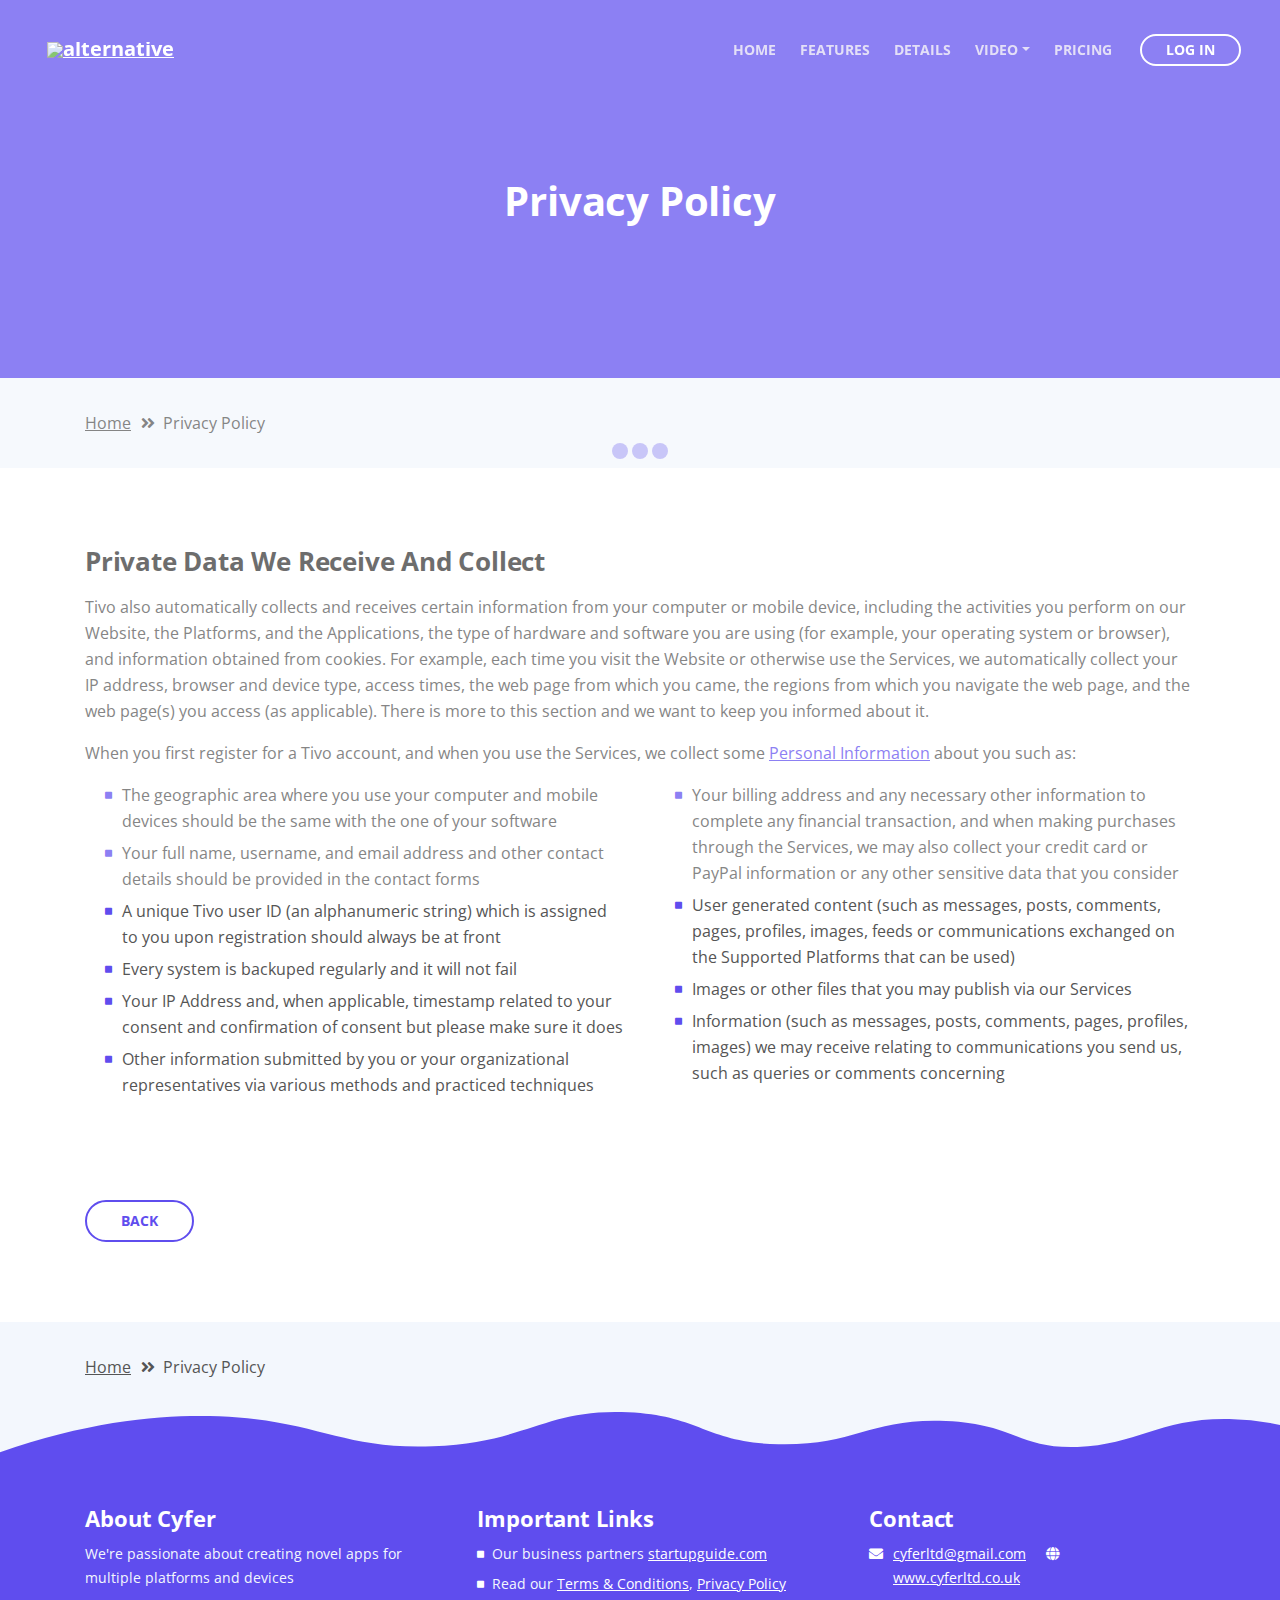
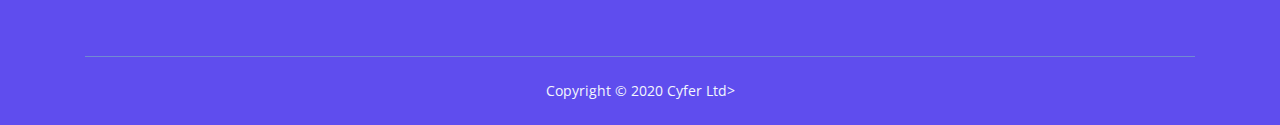
==== commit e9c9a9a2: "vpncheckandact video" ====
--- a/privacy-policy.html
+++ b/privacy-policy.html
@@ -4,21 +4,21 @@
     <meta charset="utf-8">
     <meta name="viewport" content="width=device-width, initial-scale=1, shrink-to-fit=no">
     
-    <!-- SEO Meta Tags -->
-    <meta name="description" content="Tivo is a HTML landing page template built with Bootstrap to help you crate engaging presentations for SaaS apps and convert visitors into users.">
-    <meta name="author" content="Inovatik">
+   <!-- SEO Meta Tags -->
+    <meta name="description" content="The home page for Cyfer Ltd's apps.">
+    <meta name="author" content="Bob">
 
     <!-- OG Meta Tags to improve the way the post looks when you share the page on LinkedIn, Facebook, Google+ -->
 	<meta property="og:site_name" content="" /> <!-- website name -->
 	<meta property="og:site" content="" /> <!-- website link -->
-	<meta property="og:title" content=""/> <!-- title shown in the actual shared post -->
-	<meta property="og:description" content="" /> <!-- description shown in the actual shared post -->
+	<meta property="og:title" content="Cyfer apps"/> <!-- title shown in the actual shared post -->
+	<meta property="og:description" content="Cyfer" /> <!-- description shown in the actual shared post -->
 	<meta property="og:image" content="" /> <!-- image link, make sure it's jpg -->
 	<meta property="og:url" content="" /> <!-- where do you want your post to link to -->
 	<meta property="og:type" content="article" />
 
     <!-- Website Title -->
-    <title>Privacy Policy - Tivo - SaaS App HTML Landing Page Template</title>
+    <title>Cyfer's apps for Android, iOS and Windows</title>
     
     <!-- Styles -->
     <link href="https://fonts.googleapis.com/css?family=Open+Sans:400,400i,700&display=swap&subset=latin-ext" rel="stylesheet">
@@ -26,6 +26,7 @@
     <link href="css/fontawesome-all.css" rel="stylesheet">
     <link href="css/swiper.css" rel="stylesheet">
 	<link href="css/magnific-popup.css" rel="stylesheet">
+	<link href="css/slideshow.css" rel="stylesheet">
 	<link href="css/styles.css" rel="stylesheet">
 	
 	<!-- Favicon  -->
@@ -52,7 +53,7 @@
             <!-- <a class="navbar-brand logo-text page-scroll" href="index.html">Tivo</a> -->
 
             <!-- Image Logo -->
-            <a class="navbar-brand logo-image" href="index.html"><img src="images/logo.svg" alt="alternative"></a> 
+            <a class="navbar-brand logo-image" href="index.html"><img src="images/cyferlogo.svg" alt="alternative"></a> 
             
             <!-- Mobile Menu Toggle Button -->
             <button class="navbar-toggler" type="button" data-toggle="collapse" data-target="#navbarsExampleDefault" aria-controls="navbarsExampleDefault" aria-expanded="false" aria-label="Toggle navigation">
@@ -189,79 +190,6 @@
                         </div> <!-- end of row -->
                     </div> <!-- end of text-container-->
                     
-                    <div class="text-container">
-                        <h3>How We Use Tivo Landing Page Data</h3>
-                        <p>Tivo Landing Page Template uses visitors' data for the following general purposes and for other specific ones that are important:</p>
-                        <ol class="li-space-lg">
-                            <li>To identify you when you login to your account so we can start or user security process for the entire session and duration</li>
-                            <li>To enable us to operate the Services and provide them to you without fear of losing precious confidential information of your users</li>
-                            <li>To verify your transactions and for purchase confirmation, billing, security, and authentication (including security tokens for communication with installed). Always take security measures like not saving passwords in your browser or writing them down</li>
-                            <li>To analyze the Website or the other Services and information about our visitors and users, including research into our user demographics and user behaviour in order to improve our content and Services</li>
-                            <li>To contact you about your account and provide customer service support, including responding to your comments and questions</li>
-                            <li>To share aggregate (non-identifiable) statistics about users of the Services to prospective advertisers and partners</li>
-                            <li>To keep you informed about the Services, features, surveys, newsletters, offers, surveys, newsletters, offers, contests and events we think you may find useful or which you have requested from us</li>
-                            <li>To sell or market Tivo Landing Page products and services to you or in other parts of the world where legislation is less restrictive</li>
-                            <li>To better understand your needs and the needs of users in the aggregate, diagnose problems, analyze trends, improve the features and usability of the Services, and better understand and market to our customers and users</li>
-                            <li>To keep the Services safe and secure for everyone using the app from administrators to regular users with limited rights</li>
-                            <li>We also use non-identifiable information gathered for statistical purposes to keep track of the number of visits to the Services with a view to introducing improvements and improving usability of the Services. We may share this type of statistical data so that our partners also understand how often people use the Services, so that they, too, may provide you with an optimal experience.</li>
-                        </ol>
-                    </div> <!-- end of text-container -->
-
-                    <div class="text-container">
-                        <h3>Customer Content We Process For Customers</h3>
-                        <p>Tivo is a HTML landing page template tool. By its nature, Services enable our customers to promote their products and services integrate with hundreds of business applications that they already use, all in one place. Customer security is our primary focus in this document.</p>
-                        <p>Services help our customers promote their products and services, marketing and advertising; engaging audiences; scheduling and publishing messages; and analyze the results and improve the security levels in all areas of the application.</p>
-                    </div> <!-- end of text container -->
-
-                    <div class="text-container">
-                        <h3>Consent Of Using Tivo Landing Page</h3>
-					    <p>By using any of the Services, or submitting or collecting any Personal Information via the Services, you consent to the collection, transfer, storage disclosure, and use of your Personal Information in the manner set out in this Privacy Policy. If you do not consent to the use of your Personal Information in these ways, please stop using the Services should be safe and easy to guarantee a great user experience.</p>
-                    </div> <!-- end of text-container -->
-                                       
-                    <div class="row">
-                        <div class="col-md-6">
-                            <div class="text-container last">
-                                <h3>Inquire What Data We Have</h3>
-                                <p>Tivo Landing Page uses tracking technology on the landing page, in the Applications, and in the Platforms, including mobile application identifiers and a unique Tivo user ID to help us. Recognize you across different Services, to monitor usage and web traffic routing for the Services, and to customize and improve the Services.</p>
-                                <p>By visiting Tivo or using the Services you agree to the use of cookies in your browser and HTML-based emails. You visit a website, by using any of the Services, or submitting or collecting any Personal Information via the Services, you consent and use of your <a class="blue" href="#your-link">Personal Information</a></p>
-                            </div> <!-- end of text container -->
-                        </div> <!-- end of col-->
-                        <div class="col-md-6">
-
-                            <!-- Privacy Form -->
-                            <div class="form-container">
-                                <form id="privacyForm" data-toggle="validator" data-focus="false">
-                                    <div class="form-group">
-                                        <input type="text" class="form-control-input" id="pname" required>
-                                        <label class="label-control" for="pname">Name</label>
-                                        <div class="help-block with-errors"></div>
-                                    </div>
-                                    <div class="form-group">
-                                        <input type="email" class="form-control-input" id="pemail" required>
-                                        <label class="label-control" for="pemail">Email</label>
-                                        <div class="help-block with-errors"></div>
-                                    </div>
-                                    <div class="form-group">
-                                        <select class="form-control-select" id="pselect" required>
-                                            <option class="select-option" value="" disabled selected>Select Option</option>
-                                            <option class="select-option" value="Delete data">Delete my data</option>
-                                            <option class="select-option" value="Show me data">Show me my data</option>
-                                        </select>
-                                        <div class="help-block with-errors"></div>
-                                    </div>
-                                    <div class="form-group checkbox">
-                                        <input type="checkbox" id="pterms" value="Agreed-to-Terms" required>I have read and agree to Tivo's <a href="privacy-policy.html">Privacy Policy</a> and <a href="terms-conditions.html">Terms Conditions</a>
-                                        <div class="help-block with-errors"></div>
-                                    </div>
-                                    <div class="form-group">
-                                        <button type="submit" class="form-control-submit-button">SUBMIT</button>
-                                    </div>
-                                    <div class="form-message">
-                                        <div id="pmsgSubmit" class="h3 text-center hidden"></div>
-                                    </div>
-                                </form>
-                            </div> <!-- end of form container -->
-                            <!-- end of privacy form -->
 
                         </div> <!-- end of col--> 
                     </div> <!-- end of row -->
@@ -295,8 +223,8 @@
             <div class="row">
                 <div class="col-md-4">
                     <div class="footer-col first">
-                        <h4>About Tivo</h4>
-                        <p class="p-small">We're passionate about offering some of the best business growth services for start more words</p>
+                        <h4>About Cyfer</h4>
+                        <p class="p-small">We're passionate about creating novel apps for multiple platforms and devices</p>
                     </div>
                 </div> <!-- end of col -->
                 <div class="col-md-4">
@@ -318,13 +246,15 @@
                     <div class="footer-col last">
                         <h4>Contact</h4>
                         <ul class="list-unstyled li-space-lg p-small">
+							<!--
                             <li class="media">
                                 <i class="fas fa-map-marker-alt"></i>
                                 <div class="media-body">22 Innovative, San Francisco, CA 94043, US</div>
                             </li>
+							-->
                             <li class="media">
                                 <i class="fas fa-envelope"></i>
-                                <div class="media-body"><a class="white" href="mailto:contact@Tivo.com">contact@Tivo.com</a> <i class="fas fa-globe"></i><a class="white" href="#your-link">www.Tivo.com</a></div>
+                                <div class="media-body"><a class="white" href="mailto:cyferltd@gmail.com">cyferltd@gmail.com</a> <i class="fas fa-globe"></i><a class="white" href="#your-link">www.cyferltd.co.uk</a></div>
                             </li>
                         </ul>
                     </div> 
@@ -340,7 +270,7 @@
         <div class="container">
             <div class="row">
                 <div class="col-lg-12">
-                    <p class="p-small">Copyright © 2020 <a href="https://inovatik.com">Template by Inovatik</a></p>
+                    <p class="p-small">Copyright © 2020 Cyfer Ltd></p>
                 </div> <!-- end of col -->
             </div> <!-- enf of row -->
         </div> <!-- end of container -->
--- a/css/slideshow.css
+++ b/css/slideshow.css
@@ -0,0 +1,94 @@
+* {box-sizing:border-box}
+
+/* Slideshow container */
+.slideshow-container {
+  max-width: 1000px;
+  position: relative;
+  margin: auto;
+}
+
+/* Hide the images by default */
+.mySlides1, .mySlides2, .mySlides3 {
+  display: none;
+}
+
+/* Next & previous buttons */
+.prev, .next {
+  cursor: pointer;
+  position: absolute;
+  top: 50%;
+  width: auto;
+  margin-top: -22px;
+  padding: 16px;
+  color: white;
+  font-weight: bold;
+  font-size: 18px;
+  transition: 0.6s ease;
+  border-radius: 0 3px 3px 0;
+  user-select: none;
+}
+
+/* Position the "next button" to the right */
+.next {
+  right: 0;
+  border-radius: 3px 0 0 3px;
+}
+
+/* On hover, add a black background color with a little bit see-through */
+.prev:hover, .next:hover {
+  background-color: rgba(0,0,0,0.8);
+}
+
+/* Caption text */
+.text {
+  color: #f2f2f2;
+  font-size: 15px;
+  padding: 8px 12px;
+  position: absolute;
+  bottom: 8px;
+  width: 100%;
+  text-align: center;
+}
+
+/* Number text (1/3 etc) */
+.numbertext {
+  color: #f2f2f2;
+  font-size: 12px;
+  padding: 8px 12px;
+  position: absolute;
+  top: 0;
+}
+
+/* The dots/bullets/indicators */
+.dot1, .dot2, .dot3 {
+  cursor: pointer;
+  height: 15px;
+  width: 15px;
+  margin: 0 2px;
+  background-color: #bbb;
+  border-radius: 50%;
+  display: inline-block;
+  transition: background-color 0.6s ease;
+}
+
+.active, .dot1:hover {
+  background-color: #717171;
+}
+
+/* Fading animation */
+.fadeslideshow {
+  -webkit-animation-name: fade;
+  -webkit-animation-duration: 1.5s;
+  animation-name: fade;
+  animation-duration: 1.5s;
+}
+
+@-webkit-keyframes fade {
+  from {opacity: .4}
+  to {opacity: 1}
+}
+
+@keyframes fade {
+  from {opacity: .4}
+  to {opacity: 1}
+}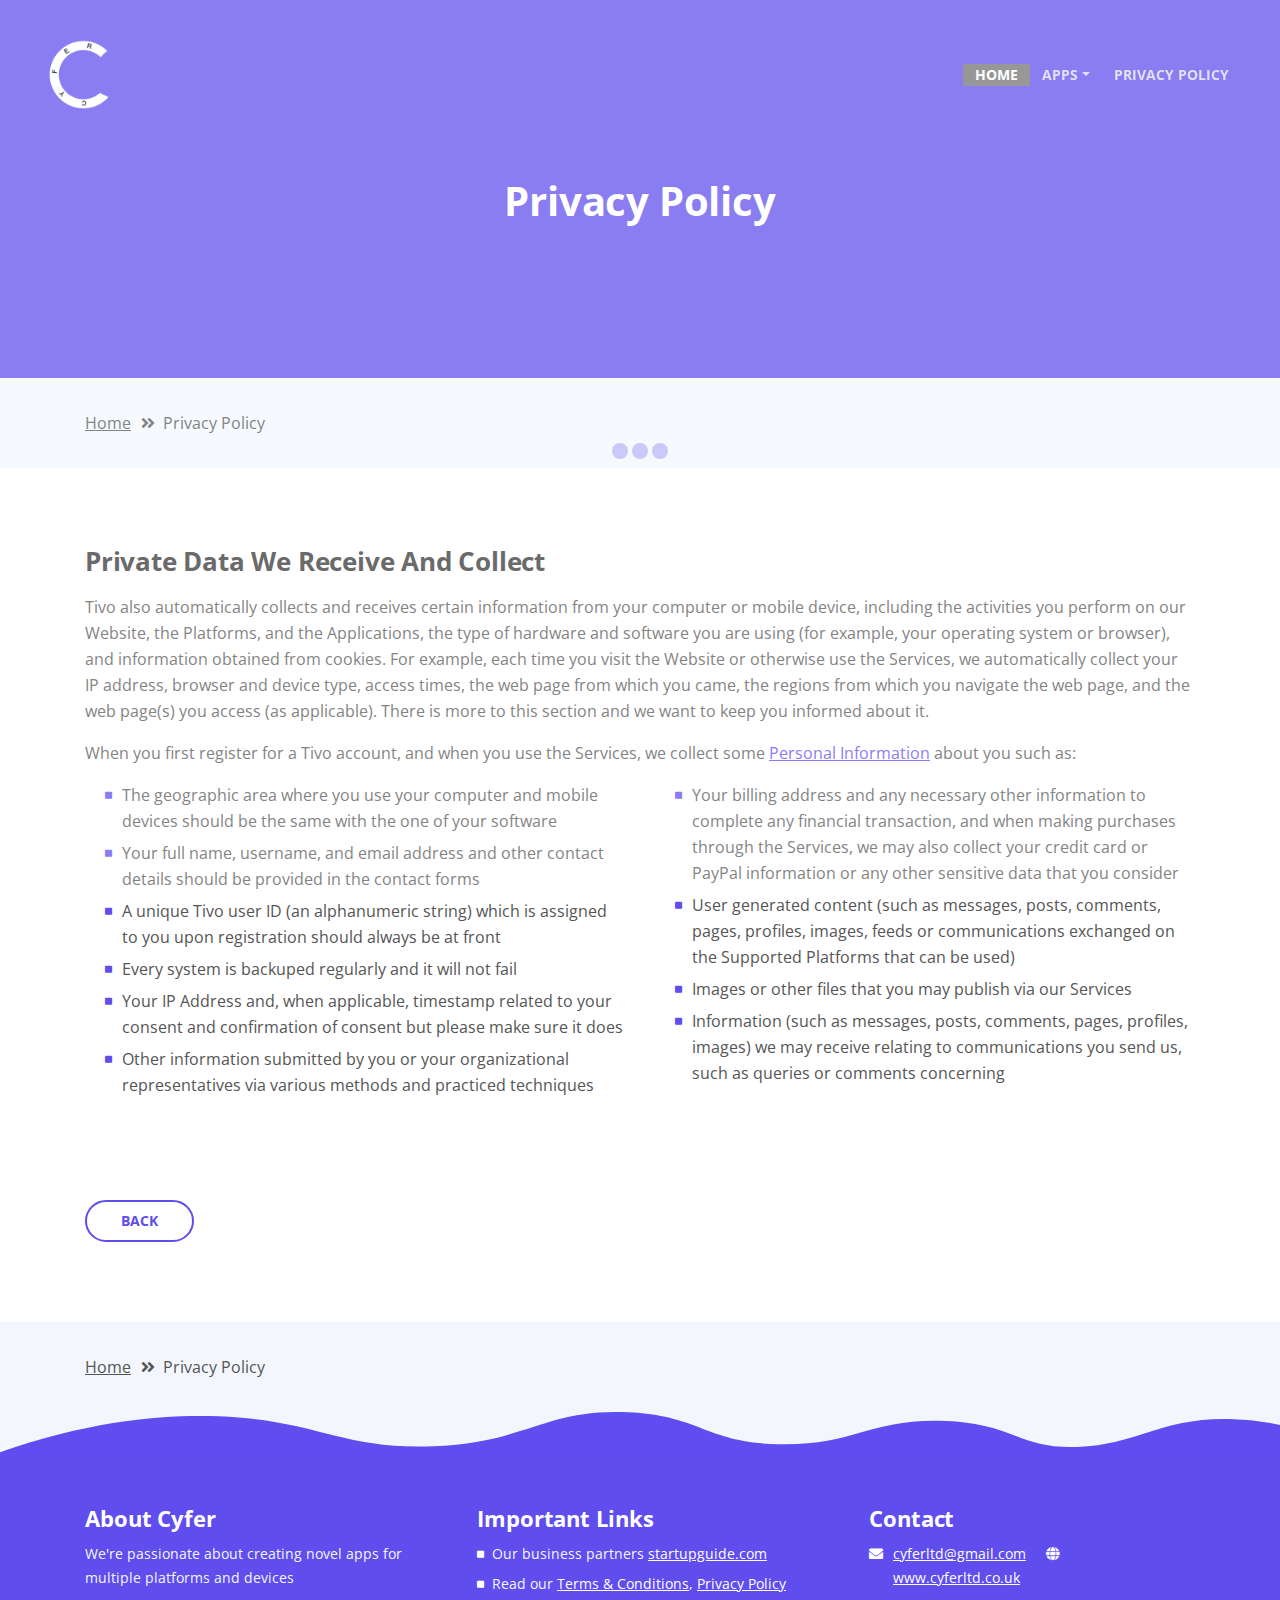
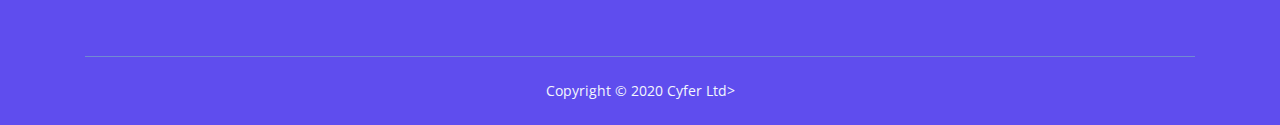
==== commit 7ad24415: "mods" ====
--- a/privacy-policy.html
+++ b/privacy-policy.html
@@ -53,7 +53,7 @@
             <!-- <a class="navbar-brand logo-text page-scroll" href="index.html">Tivo</a> -->
 
             <!-- Image Logo -->
-            <a class="navbar-brand logo-image" href="index.html"><img src="images/cyferlogo.svg" alt="alternative"></a> 
+            <a class="navbar-brand logo-image" href="index.html"><img src="images/cyferlogo.png" alt="alternative"></a> 
             
             <!-- Mobile Menu Toggle Button -->
             <button class="navbar-toggler" type="button" data-toggle="collapse" data-target="#navbarsExampleDefault" aria-controls="navbarsExampleDefault" aria-expanded="false" aria-label="Toggle navigation">
@@ -65,35 +65,26 @@
             <div class="collapse navbar-collapse" id="navbarsExampleDefault">
                 <ul class="navbar-nav ml-auto">
                     <li class="nav-item">
-                        <a class="nav-link page-scroll" href="index.html#header">HOME <span class="sr-only">(current)</span></a>
+                        <a class="nav-link page-scroll" href="#header">HOME <span class="sr-only">(current)</span></a>
                     </li>
-                    <li class="nav-item">
-                        <a class="nav-link page-scroll" href="index.html#features">FEATURES</a>
-                    </li>
-                    <li class="nav-item">
-                        <a class="nav-link page-scroll" href="index.html#details">DETAILS</a>
-                    </li>
+
 
                     <!-- Dropdown Menu -->          
                     <li class="nav-item dropdown">
-                        <a class="nav-link dropdown-toggle page-scroll" href="index.html#video" id="navbarDropdown" role="button" aria-haspopup="true" aria-expanded="false">VIDEO</a>
+                        <a class="nav-link dropdown-toggle page-scroll" href="#apps" id="navbarDropdown" role="button" aria-haspopup="true" aria-expanded="false">APPS</a>
                         <div class="dropdown-menu" aria-labelledby="navbarDropdown">
-                            <a class="dropdown-item" href="article-details.html"><span class="item-text">ARTICLE DETAILS</span></a>
+                            <a class="dropdown-item" href="#zoetic"><span class="item-text">ZOETIC</span></a>
                             <div class="dropdown-items-divide-hr"></div>
-                            <a class="dropdown-item" href="terms-conditions.html"><span class="item-text">TERMS CONDITIONS</span></a>
+                            <a class="dropdown-item" href="#vpncheckandact"><span class="item-text">VPN CHECK AND ACT</span></a>
                             <div class="dropdown-items-divide-hr"></div>
-                            <a class="dropdown-item" href="privacy-policy.html"><span class="item-text">PRIVACY POLICY</span></a>
+                            <a class="dropdown-item" href="#familymonitor"><span class="item-text">FAMILY MONITOR</span></a>
                         </div>
                     </li>
                     <!-- end of dropdown menu -->
-
                     <li class="nav-item">
-                        <a class="nav-link page-scroll" href="index.html#pricing">PRICING</a>
+                        <a class="nav-link page-scroll" href="privacy-policy.html">PRIVACY POLICY</a>
                     </li>
                 </ul>
-                <span class="nav-item">
-                    <a class="btn-outline-sm" href="log-in.html">LOG IN</a>
-                </span>
             </div>
         </div> <!-- end of container -->
     </nav> <!-- end of navbar -->
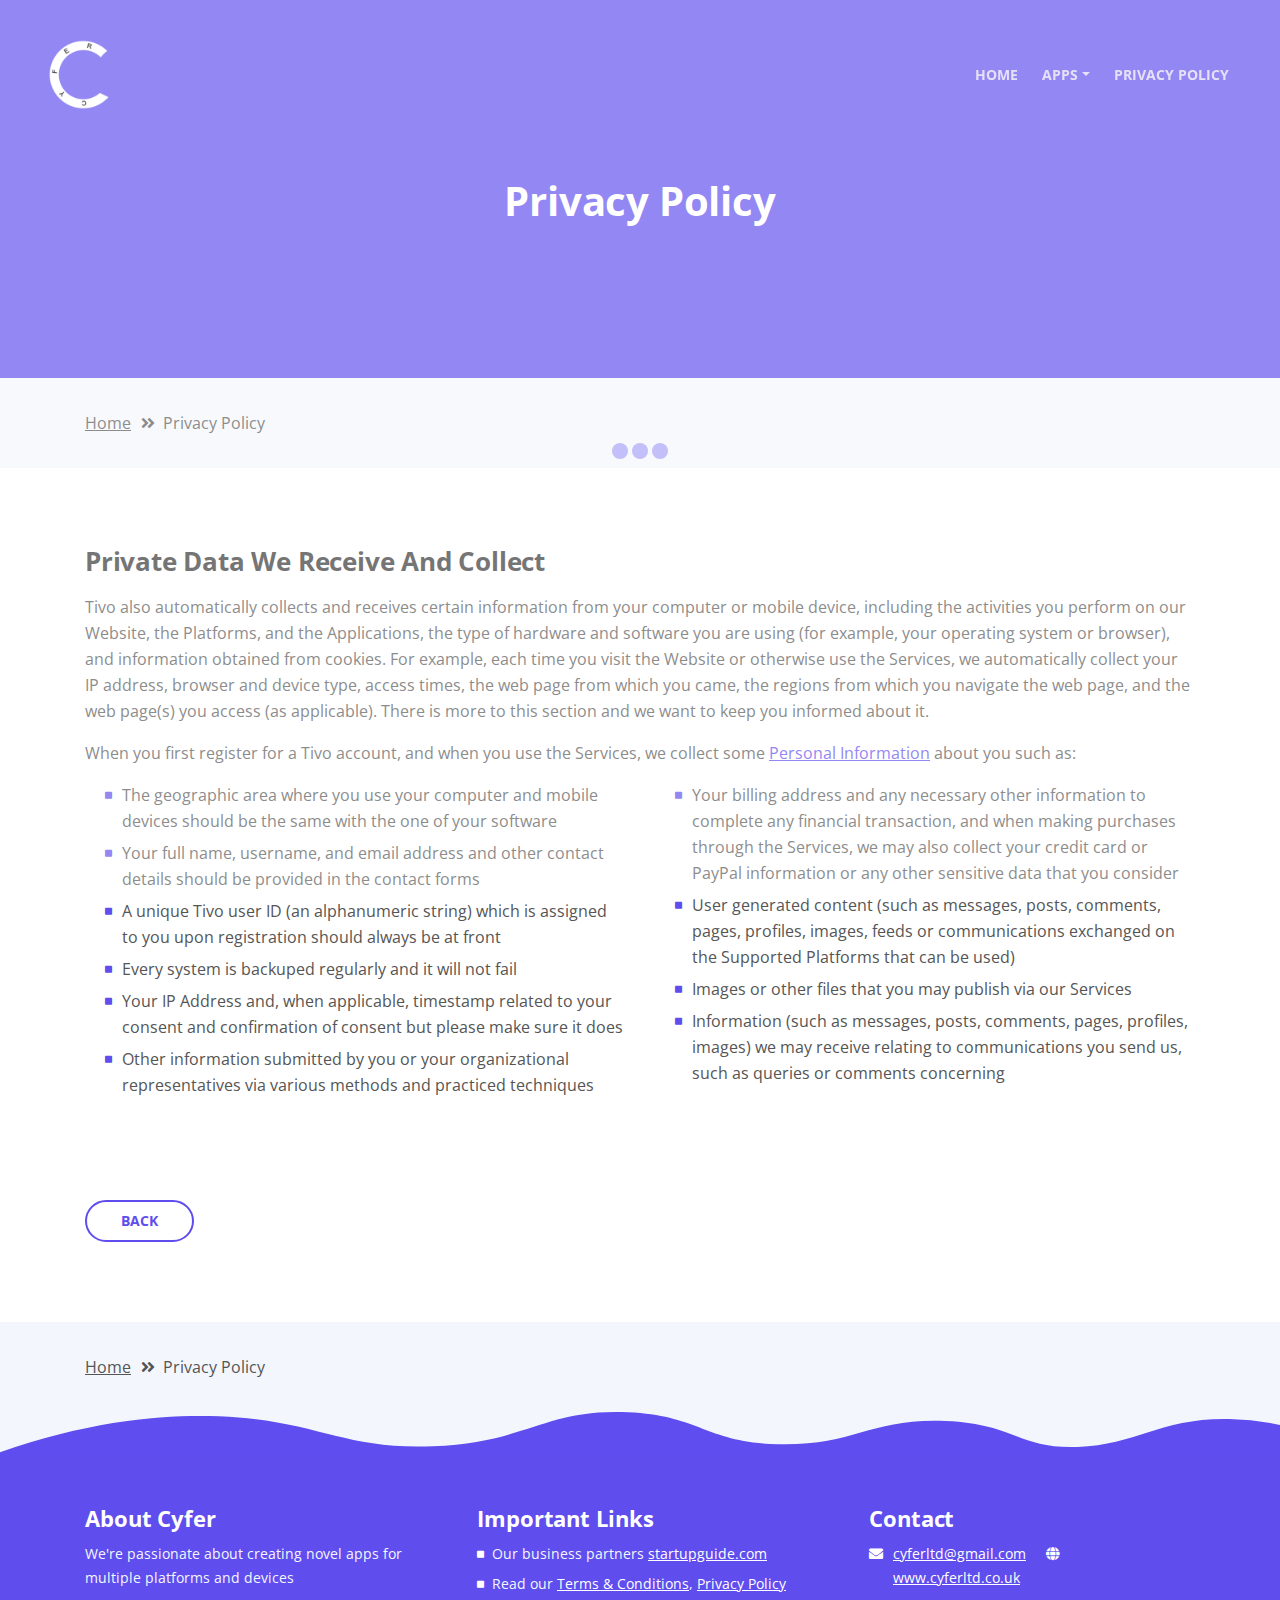
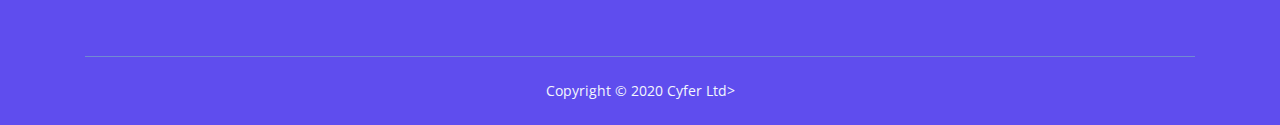
==== commit 7a6b969a: "mod" ====
--- a/privacy-policy.html
+++ b/privacy-policy.html
@@ -65,19 +65,19 @@
             <div class="collapse navbar-collapse" id="navbarsExampleDefault">
                 <ul class="navbar-nav ml-auto">
                     <li class="nav-item">
-                        <a class="nav-link page-scroll" href="#header">HOME <span class="sr-only">(current)</span></a>
+                        <a class="nav-link page-scroll" href="index.html#header">HOME <span class="sr-only">(current)</span></a>
                     </li>
 
 
                     <!-- Dropdown Menu -->          
                     <li class="nav-item dropdown">
-                        <a class="nav-link dropdown-toggle page-scroll" href="#apps" id="navbarDropdown" role="button" aria-haspopup="true" aria-expanded="false">APPS</a>
+                        <a class="nav-link dropdown-toggle page-scroll" href="index.html#apps" id="navbarDropdown" role="button" aria-haspopup="true" aria-expanded="false">APPS</a>
                         <div class="dropdown-menu" aria-labelledby="navbarDropdown">
-                            <a class="dropdown-item" href="#zoetic"><span class="item-text">ZOETIC</span></a>
+                            <a class="dropdown-item" href="index.html#zoetic"><span class="item-text">ZOETIC</span></a>
                             <div class="dropdown-items-divide-hr"></div>
-                            <a class="dropdown-item" href="#vpncheckandact"><span class="item-text">VPN CHECK AND ACT</span></a>
+                            <a class="dropdown-item" href="index.html#vpncheckandact"><span class="item-text">VPN CHECK AND ACT</span></a>
                             <div class="dropdown-items-divide-hr"></div>
-                            <a class="dropdown-item" href="#familymonitor"><span class="item-text">FAMILY MONITOR</span></a>
+                            <a class="dropdown-item" href="index.html#familymonitor"><span class="item-text">FAMILY MONITOR</span></a>
                         </div>
                     </li>
                     <!-- end of dropdown menu -->
@@ -245,7 +245,7 @@
 							-->
                             <li class="media">
                                 <i class="fas fa-envelope"></i>
-                                <div class="media-body"><a class="white" href="mailto:cyferltd@gmail.com">cyferltd@gmail.com</a> <i class="fas fa-globe"></i><a class="white" href="#your-link">www.cyferltd.co.uk</a></div>
+                                <div class="media-body"><a class="white" href="mailto:cyferltd@gmail.com">cyferltd@gmail.com</a> <i class="fas fa-globe"></i><a class="white" href="https://cyferorg.github.io/apps/">www.cyferltd.co.uk</a></div>
                             </li>
                         </ul>
                     </div> 
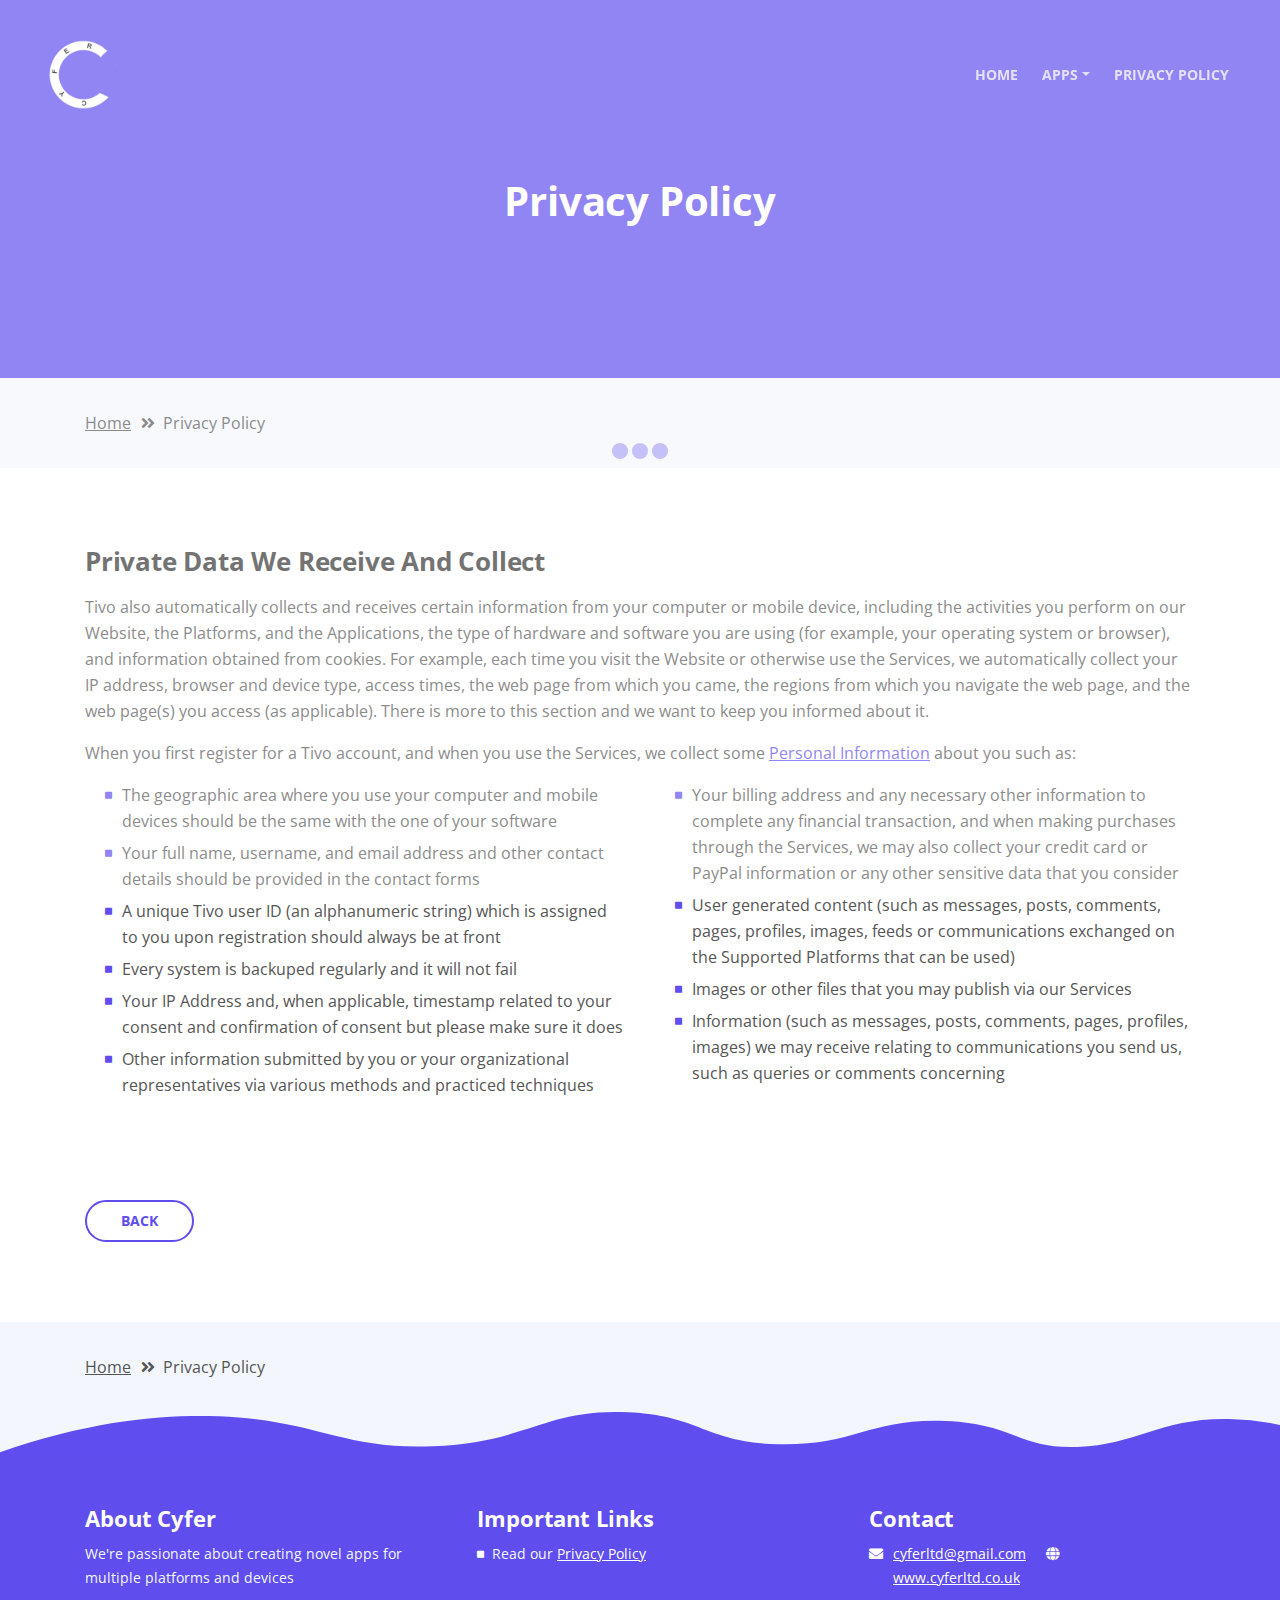
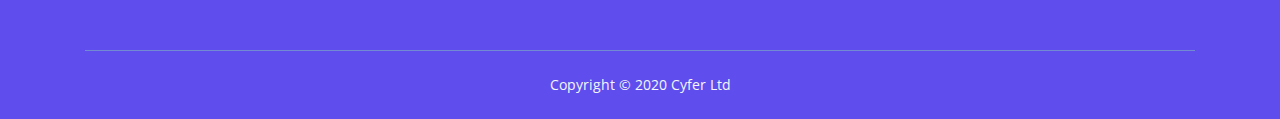
==== commit fe99db2e: "mod" ====
--- a/privacy-policy.html
+++ b/privacy-policy.html
@@ -224,11 +224,7 @@
                         <ul class="list-unstyled li-space-lg p-small">
                             <li class="media">
                                 <i class="fas fa-square"></i>
-                                <div class="media-body">Our business partners <a class="white" href="#your-link">startupguide.com</a></div>
-                            </li>
-                            <li class="media">
-                                <i class="fas fa-square"></i>
-                                <div class="media-body">Read our <a class="white" href="terms-conditions.html">Terms & Conditions</a>, <a class="white" href="privacy-policy.html">Privacy Policy</a></div>
+                                <div class="media-body">Read our <a class="white" href="privacy-policy.html">Privacy Policy</a></div>
                             </li>
                         </ul>
                     </div>
@@ -261,7 +257,7 @@
         <div class="container">
             <div class="row">
                 <div class="col-lg-12">
-                    <p class="p-small">Copyright © 2020 Cyfer Ltd></p>
+                    <p class="p-small">Copyright © 2020 Cyfer Ltd</p>
                 </div> <!-- end of col -->
             </div> <!-- enf of row -->
         </div> <!-- end of container -->
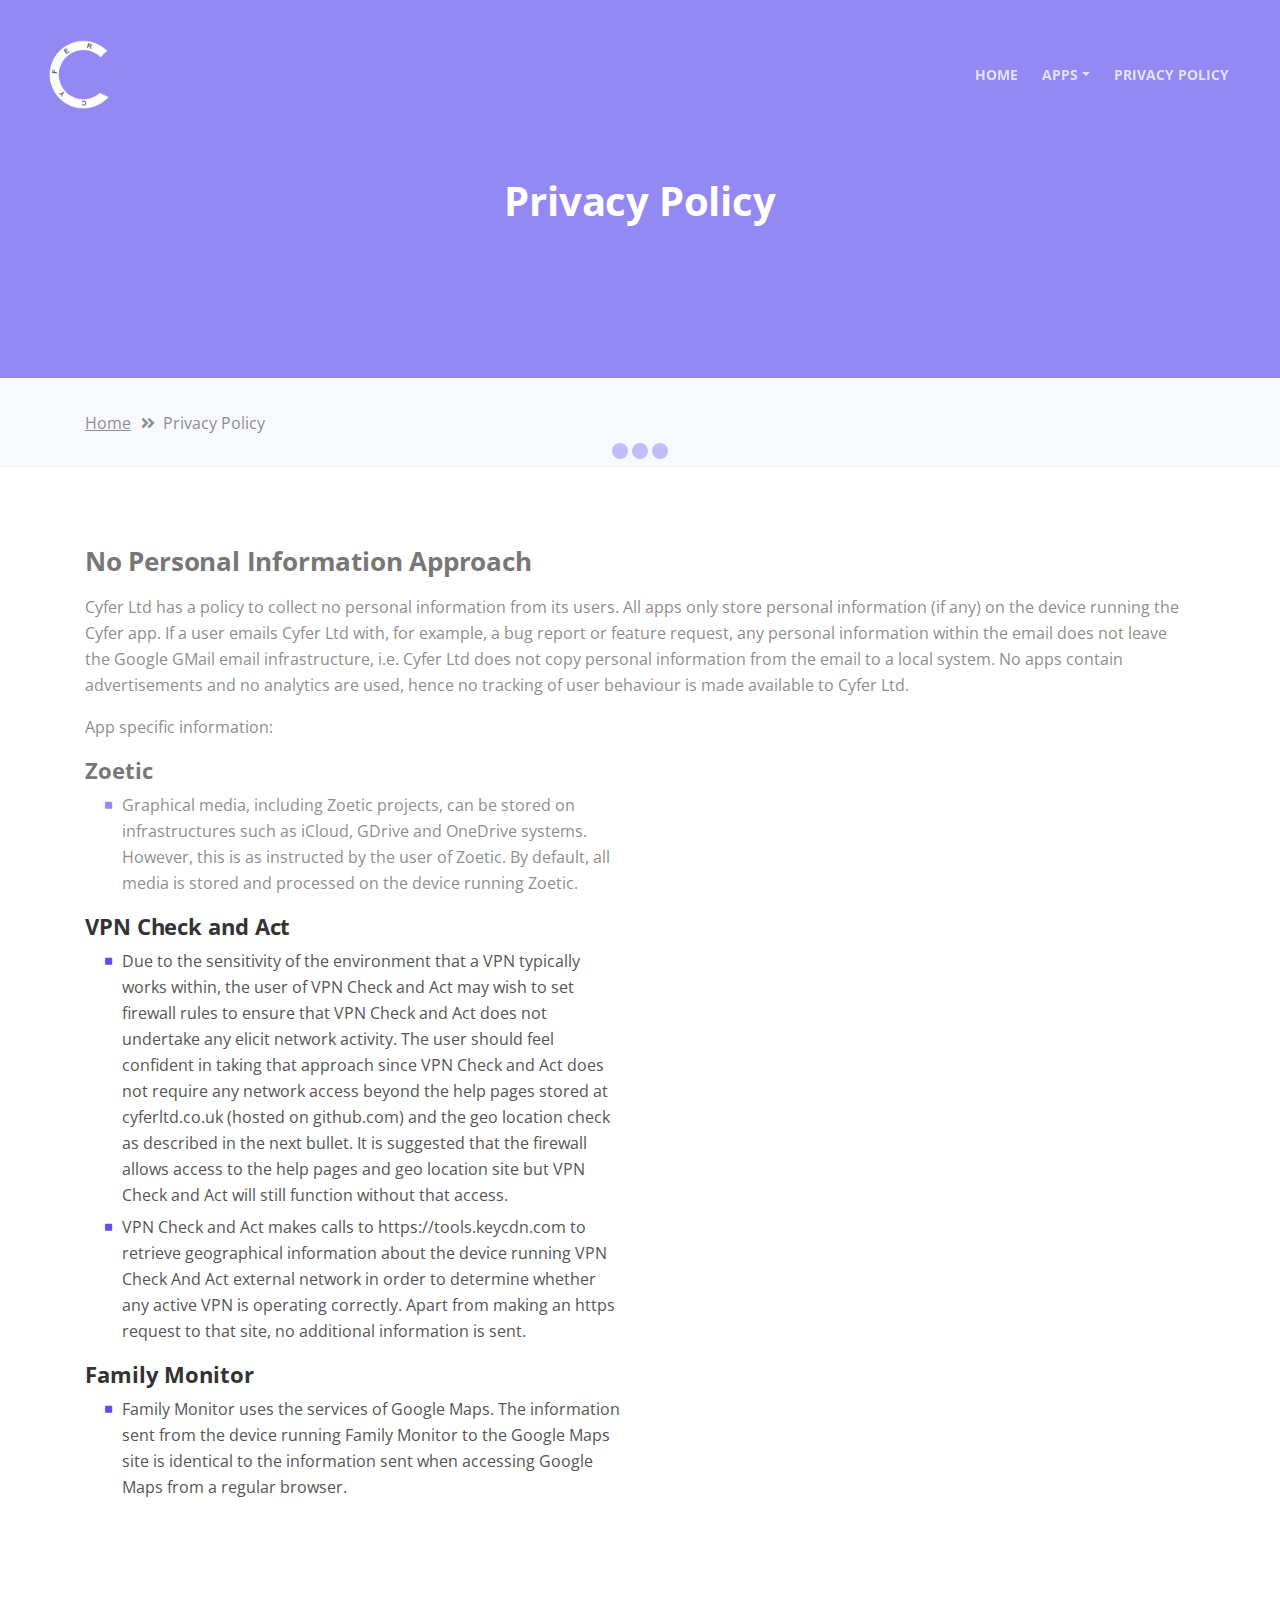
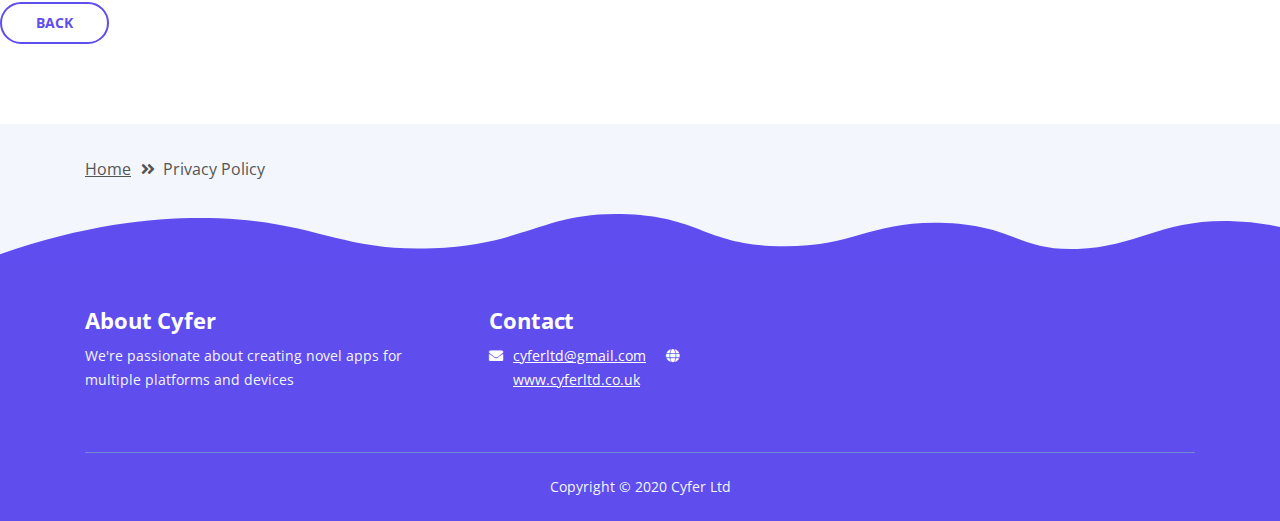
==== commit 3eb3b779: "Update privacy-policy.html" ====
--- a/privacy-policy.html
+++ b/privacy-policy.html
@@ -125,58 +125,37 @@
             <div class="row">
                 <div class="col-lg-12">
                     <div class="text-container">
-                        <h3>Private Data We Receive And Collect</h3>
-                        <p>Tivo also automatically collects and receives certain information from your computer or mobile device, including the activities you perform on our Website, the Platforms, and the Applications, the type of hardware and software you are using (for example, your operating system or browser), and information obtained from cookies. For example, each time you visit the Website or otherwise use the Services, we automatically collect your IP address, browser and device type, access times, the web page from which you came, the regions from which you navigate the web page, and the web page(s) you access (as applicable). There is more to this section and we want to keep you informed about it.</p>
-                        <p>When you first register for a Tivo account, and when you use the Services, we collect some <a class="blue" href="#your-link">Personal Information</a> about you such as:</p>
+                        <h3>No Personal Information Approach</h3>
+                        <p>Cyfer Ltd has a policy to collect no personal information from its users. All apps only store personal information (if any) on the device running the Cyfer app. If a user emails Cyfer Ltd with, for example, a bug report or feature request, any personal information within the email does not leave the Google GMail email infrastructure, i.e. Cyfer Ltd does not copy personal information from the email to a local system. No apps contain advertisements and no analytics are used, hence no tracking of user behaviour is made available to Cyfer Ltd.</p>
+                        <p>App specific information:</p>
                         <div class="row">
                             <div class="col-md-6">
+								<h4>Zoetic</h4>
                                 <ul class="list-unstyled li-space-lg indent">
                                     <li class="media">
                                         <i class="fas fa-square"></i>
-                                        <div class="media-body">The geographic area where you use your computer and mobile devices should be the same with the one of your software</div>
-                                    </li>
-                                    <li class="media">
-                                        <i class="fas fa-square"></i>
-                                        <div class="media-body">Your full name, username, and email address and other contact details should be provided in the contact forms</div>
-                                    </li>
-                                    <li class="media">
-                                        <i class="fas fa-square"></i>
-                                        <div class="media-body">A unique Tivo user ID (an alphanumeric string) which is assigned to you upon registration should always be at front</div>
-                                    </li>
-                                    <li class="media">
-                                        <i class="fas fa-square"></i>
-                                        <div class="media-body">Every system is backuped regularly and it will not fail</div>
-                                    </li>
-                                    <li class="media">
-                                        <i class="fas fa-square"></i>
-                                        <div class="media-body">Your IP Address and, when applicable, timestamp related to your consent and confirmation of consent but please make sure it does</div>
-                                    </li>
-                                    <li class="media">
-                                        <i class="fas fa-square"></i>
-                                        <div class="media-body">Other information submitted by you or your organizational representatives via various methods and practiced techniques</div>
+                                        <div class="media-body">Graphical media, including Zoetic projects, can be stored on infrastructures such as iCloud, GDrive and OneDrive systems. However, this is as instructed by the user of Zoetic. By default, all media is stored and processed on the device running Zoetic.</div>
                                     </li>
                                 </ul>
-                            </div> <!-- end of col -->
-
-                            <div class="col-md-6">
+								<h4>VPN Check and Act</h4>
                                 <ul class="list-unstyled li-space-lg indent">
                                     <li class="media">
                                         <i class="fas fa-square"></i>
-                                        <div class="media-body">Your billing address and any necessary other information to complete any financial transaction, and when making purchases through the Services, we may also collect your credit card or PayPal information or any other sensitive data that you consider</div>
-                                    </li>
+                                        <div class="media-body">Due to the sensitivity of the environment that a VPN typically works within, the user of VPN Check and Act may wish to set firewall rules to ensure that VPN Check and Act does not undertake any elicit network activity. The user should feel confident in taking that approach since VPN Check and Act does not require any network access beyond the help pages stored at cyferltd.co.uk (hosted on github.com) and the geo location check as described in the next bullet. It is suggested that the firewall allows access to the help pages and geo location site but VPN Check and Act will still function without that access.</div>
+                                    </li>
+									<li class="media">
+										<i class="fas fa-square"></i>
+                                        <div class="media-body">VPN Check and Act makes calls to https://tools.keycdn.com to retrieve geographical information about the device running VPN Check And Act external network in order to determine whether any active VPN is operating correctly. Apart from making an https request to that site, no additional information is sent.</div>
+                                    </li>
+                                </ul>
+								<h4>Family Monitor</h4>
+                                <ul class="list-unstyled li-space-lg indent">
                                     <li class="media">
                                         <i class="fas fa-square"></i>
-                                        <div class="media-body">User generated content (such as messages, posts, comments, pages, profiles, images, feeds or communications exchanged on the Supported Platforms that can be used)</div>
-                                    </li>
-                                    <li class="media">
-                                        <i class="fas fa-square"></i>
-                                        <div class="media-body">Images or other files that you may publish via our Services</div>
-                                    </li>
-                                    <li class="media">
-                                        <i class="fas fa-square"></i>
-                                        <div class="media-body">Information (such as messages, posts, comments, pages, profiles, images) we may receive relating to communications you send us, such as queries or comments concerning</div>
+                                        <div class="media-body">Family Monitor uses the services of Google Maps. The information sent from the device running Family Monitor to the Google Maps site is identical to the information sent when accessing Google Maps from a regular browser.</div>
                                     </li>
                                 </ul>
+                            </div> <!-- end of col -->
                             </div> <!-- end of col -->
                         </div> <!-- end of row -->
                     </div> <!-- end of text-container-->
@@ -218,17 +197,7 @@
                         <p class="p-small">We're passionate about creating novel apps for multiple platforms and devices</p>
                     </div>
                 </div> <!-- end of col -->
-                <div class="col-md-4">
-                    <div class="footer-col middle">
-                        <h4>Important Links</h4>
-                        <ul class="list-unstyled li-space-lg p-small">
-                            <li class="media">
-                                <i class="fas fa-square"></i>
-                                <div class="media-body">Read our <a class="white" href="privacy-policy.html">Privacy Policy</a></div>
-                            </li>
-                        </ul>
-                    </div>
-                </div> <!-- end of col -->
+
                 <div class="col-md-4">
                     <div class="footer-col last">
                         <h4>Contact</h4>
